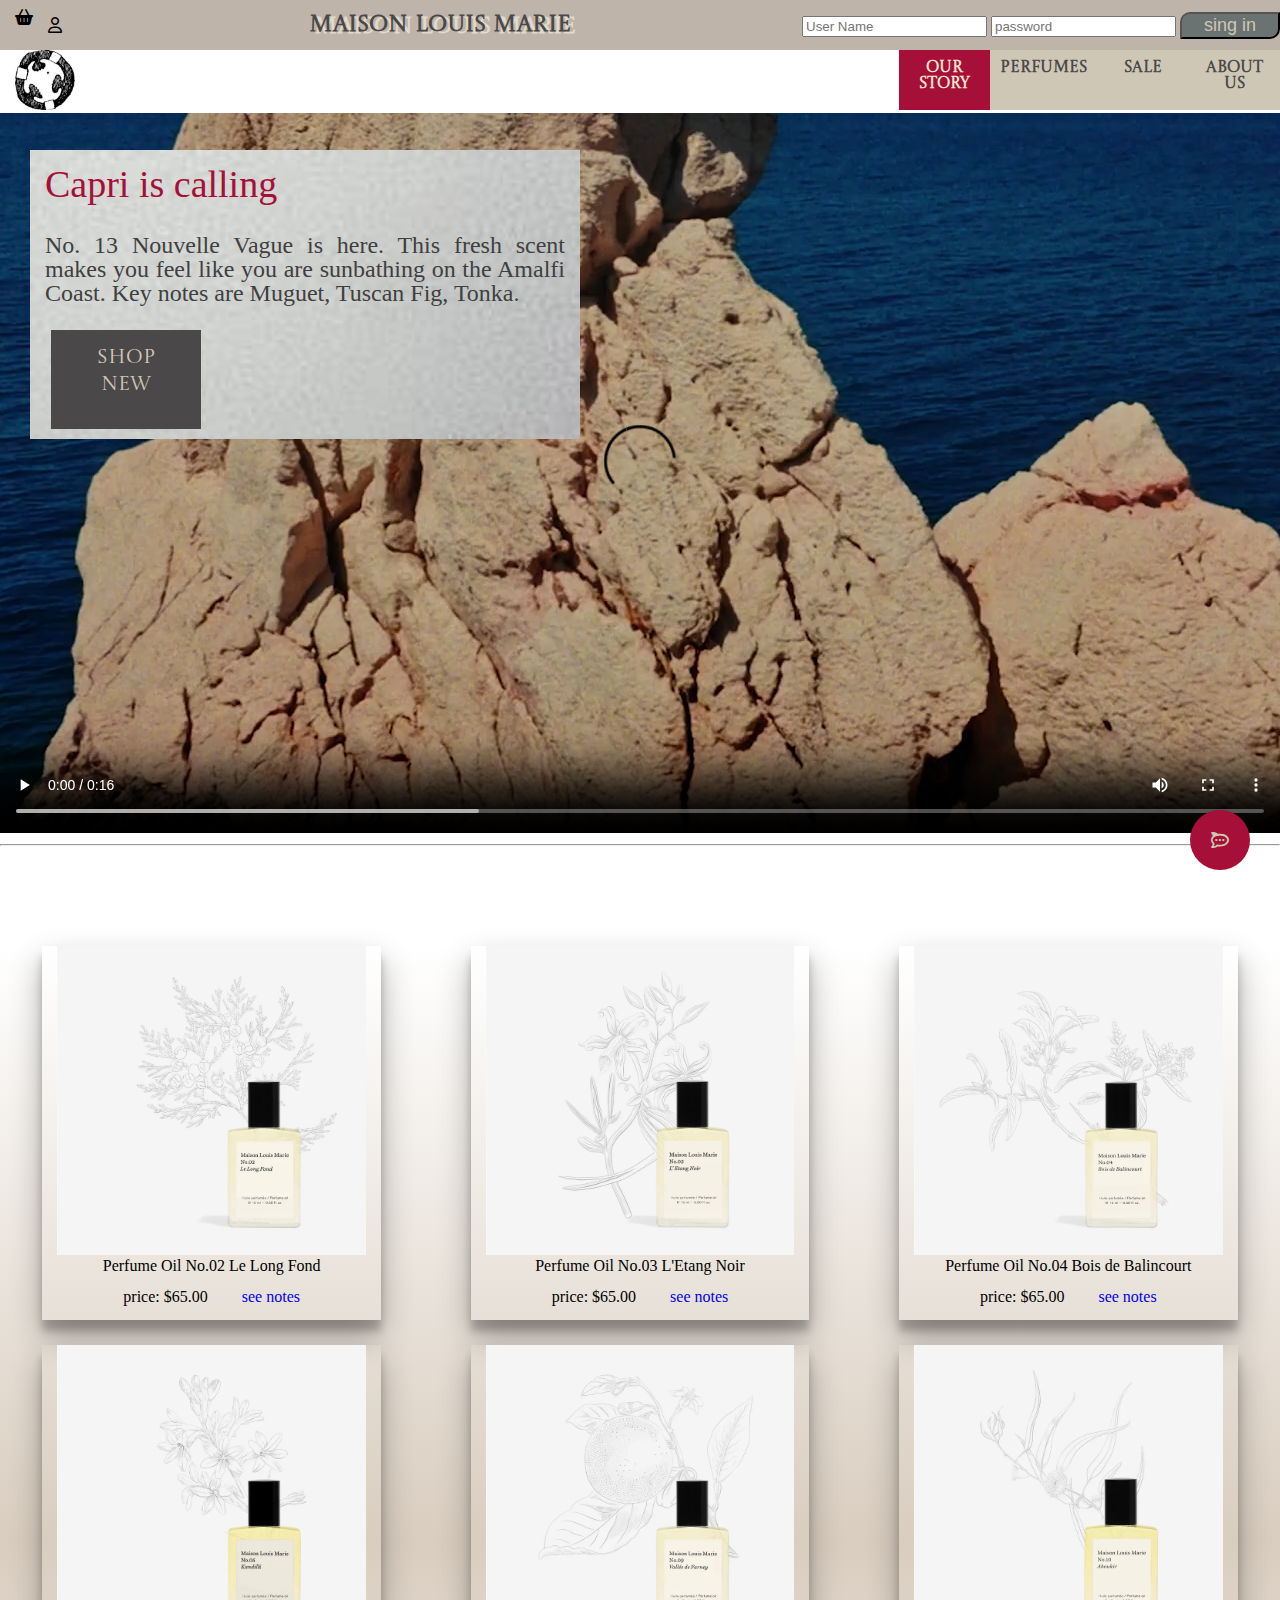
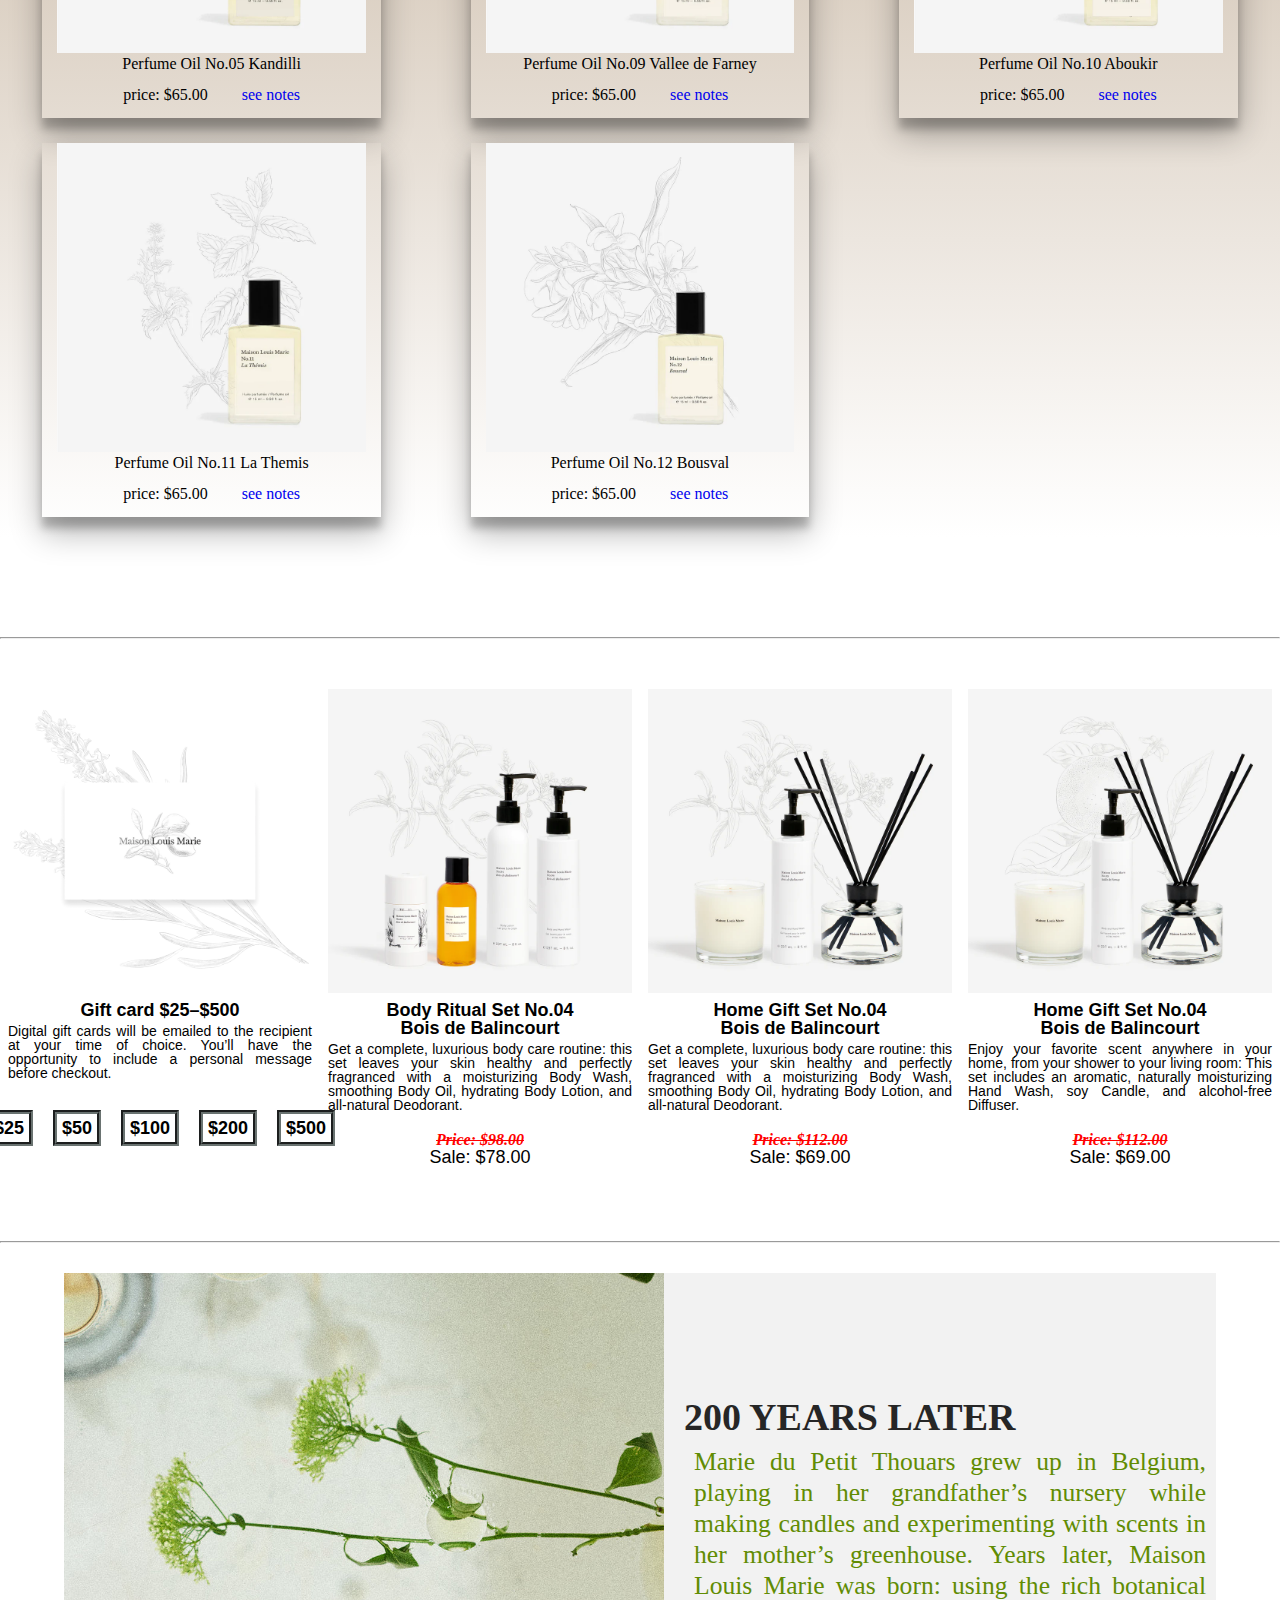
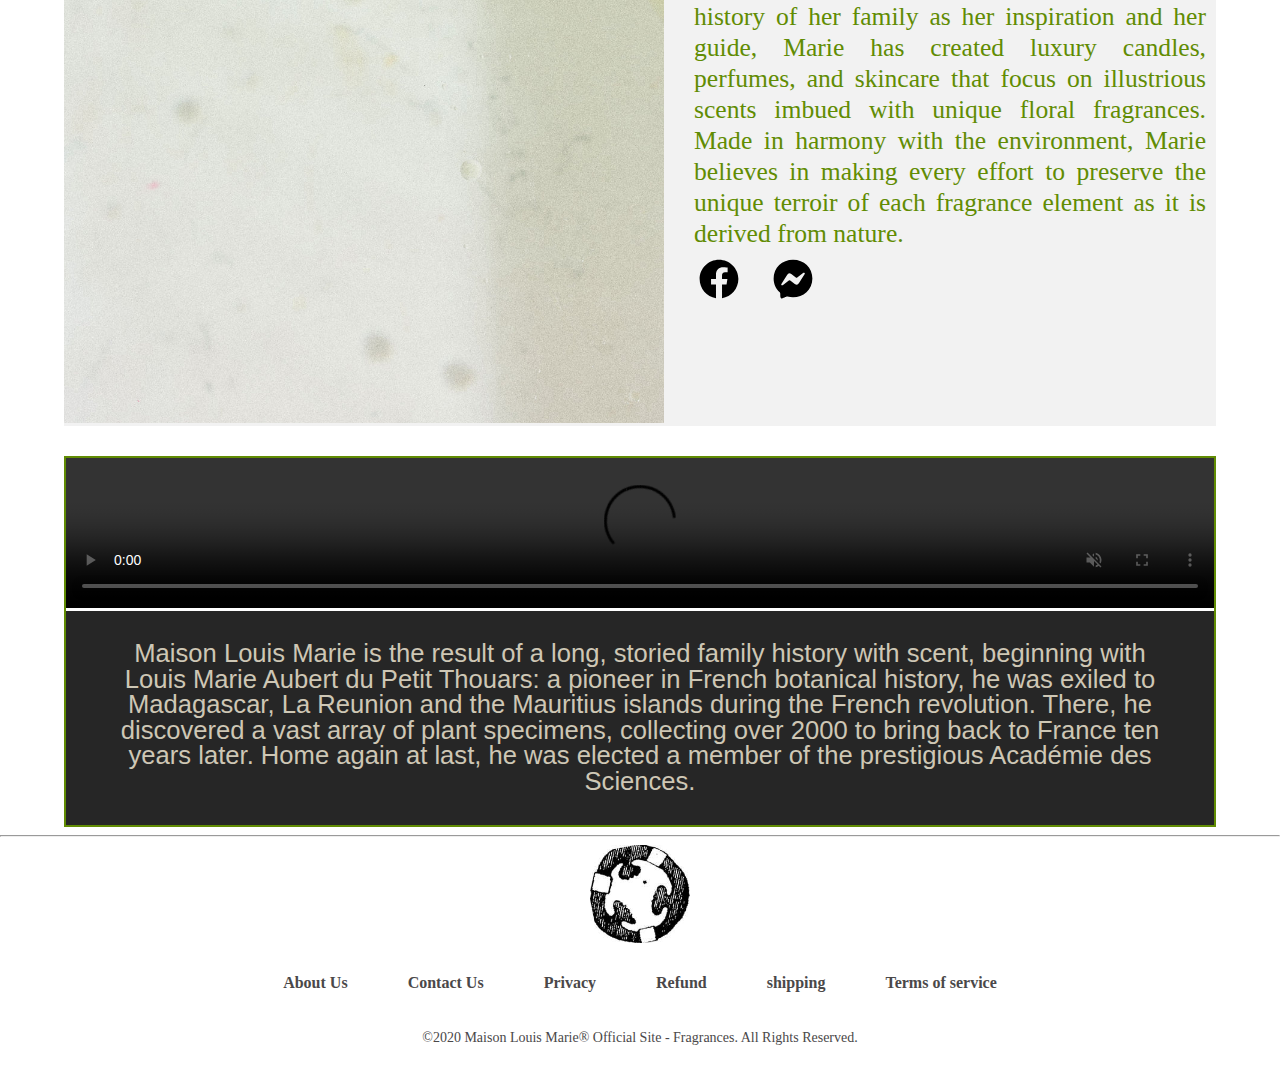
==== index.html @ 3762f50c "add description" ====
<!DOCTYPE html>
<html lang="en">
  <head>
    <meta charset="UTF-8" />
    <meta name="viewport" content="width=device-width, initial-scale=1.0" />
    <meta property="og:url" content="shorenabakradze.github.io/final/" />
    <meta property="og:type" content="website" />
    <meta property="og:title" content="About Maison Louis Marie" />
    <meta
      property="og:description"
      content="A botanical tradition since 1792"
    />
    <meta
      property="og:image"
      content="https://th.bing.com/th/id/R.3c27bca90a3859011351878ae2dde792?rik=tT9w9dOvLyDI%2bQ&pid=ImgRaw&r=0"
    />
    <title>Maison loures Maria</title>
    <link rel="stylesheet" href="Perfumes.html" />
    <link rel="preconnect" href="https://fonts.googleapis.com" />
    <link rel="preconnect" href="https://fonts.gstatic.com" crossorigin />
    <link
      href="https://fonts.googleapis.com/css2?family=Castoro+Titling&display=swap"
      rel="stylesheet"
    />
    <link
      rel="stylesheet"
      href="https://cdnjs.cloudflare.com/ajax/libs/font-awesome/6.4.0/css/all.min.css"
    />
    <link rel="stylesheet" href="style/reset.css" />
    <link rel="stylesheet" href="style/style.css" />
    <link rel="stylesheet" href="style/responsive.css" />
    <link rel="icon" href="image/logo1.jpg" />
  </head>
  <body>
    <header>
      <div class="header-container">
        <div class="header-top">
          <div class="header-top-i">
            <a href="#basket-shopping.html"
              ><i
                class="fa-sharp fa-solid fa-basket-shopping fa-bounce"
                style="color: #000000"
              ></i
            ></a>
            <i class="fa-regular fa-user fa-beat" style="color: #000000"></i>
          </div>
          <div class="forms-box">
            <h2>Maison Louis Marie</h2>
          </div>
          <div class="form">
            <form action="/action_page.php">
              <input type="text" name="User" placeholder="User Name" />
              <input type="text" name="password" placeholder="password" />
              <input type="submit" value="sing in" />
            </form>
          </div>
        </div>
      </div>
      <div class="header-nav">
        <a class="header-a" href="index.html"
          ><img src="image/head-logo.jpg" alt="logo"
        /></a>

        <div class="mobile-container">
          <div class="topnav">
            <a href="index.html" class="active">Maison Louis Marie</a>
            <div id="myLinks">
              <li><a href="index.html" class="active">Our story</a></li>
              <li><a href="parfiums.html">Perfumes</a></li>
              <li><a href="sale.html">Sale</a></li>
              <li><a href="#about.html">About Us</a></li>
            </div>
            <a href="javascript:void(0);" class="icon" onclick="myFunction()">
              <i class="fa fa-bars"></i>
            </a>
          </div>
        </div>
        <nav class="navigation">
          <ul>
            <li><a href="index.html" class="active">Our story</a></li>
            <li><a href="parfiums.html">Perfumes</a></li>
            <li><a href="sale.html">Sale</a></li>
            <li><a href="#about.html">About Us</a></li>
          </ul>
        </nav>
      </div>
      <script>
        function myFunction() {
          var x = document.getElementById("myLinks");
          if (x.style.display === "block") {
            x.style.display = "none";
          } else {
            x.style.display = "block";
          }
        }
      </script>
    </header>

    <section>
      <div class="video-box">
        <video controls autoplay>
          <source src="video/MLM-No13.mp4" type="video/mp4" />
        </video>
        <div class="video-textbox">
          <h3>Capri is calling</h3>
          <p>
            No. 13 Nouvelle Vague is here. This fresh scent makes you feel like
            you are sunbathing on the Amalfi Coast. Key notes are Muguet, Tuscan
            Fig, Tonka.
          </p>
          <button class="black-box-video">
            <a
              href="https://maisonlouismarie.com/collections/all?family=Fresh&fragrance=No.13+Nouvelle+Vague&sort_by=manual"
              target="_blank"
              >shop new</a
            >
          </button>
        </div>
      </div>
    </section>

    <section>
      <hr />
      <div class="gallery">
        <div class="image-container">
          <img src="image/N02.webp" alt="image" />
          <div class="child">
            <p>Perfume Oil No.02 Le Long Fond</p>
            <span>price: $65.00</span>
            <a
              href="https://www.fragrantica.com/perfume/Maison-Louis-Marie/No-02-Le-Long-Fond-54187.html"
              target="_blank"
              >see notes</a
            >
          </div>
        </div>

        <div class="image-container">
          <img src="image/03.webp" alt="image" />
          <div class="child">
            <p>Perfume Oil No.03 L'Etang Noir</p>
            <span>price: $65.00</span>
            <a
              href="https://www.fragrantica.com/perfume/Maison-Louis-Marie/No-03-L-Etang-Noir-54110.html"
              target="_blank"
              >see notes</a
            >
          </div>
        </div>

        <div class="image-container">
          <img src="image/04.webp" alt="image" />
          <div class="child">
            <p>Perfume Oil No.04 Bois de Balincourt</p>
            <span>price: $65.00</span>
            <a
              href="https://www.fragrantica.com/perfume/Maison-Louis-Marie/No-04-Bois-de-Balincourt-27394.html"
              target="_blank"
              >see notes</a
            >
          </div>
        </div>
        <div class="image-container">
          <img src="image/05.webp" alt="image" />
          <div class="child">
            <p>Perfume Oil No.05 Kandilli</p>
            <span>price: $65.00</span>
            <a
              href="https://www.fragrantica.com/perfume/Maison-Louis-Marie/No-05-Kandilli-54109.html"
              target="_blank"
              >see notes</a
            >
          </div>
        </div>
        <div class="image-container">
          <img src="image/09.webp" alt="image" />
          <div class="child">
            <p>Perfume Oil No.09 Vallee de Farney</p>
            <span>price: $65.00</span>
            <a
              href="https://www.fragrantica.com/perfume/Maison-Louis-Marie/No-09-Vallee-de-Farney-54190.html"
              target="_blank"
              >see notes</a
            >
          </div>
        </div>
        <div class="image-container">
          <img src="image/N10.webp" alt="image" />
          <div class="child">
            <p>Perfume Oil No.10 Aboukir</p>
            <span>price: $65.00</span>
            <a
              href="https://www.fragrantica.com/perfume/Maison-Louis-Marie/No-10-Aboukir-27396.html"
              target="_blank"
              >see notes</a
            >
          </div>
        </div>
        <div class="image-container">
          <img src="image/11.webp" alt="image" />
          <div class="child">
            <p>Perfume Oil No.11 La Themis</p>
            <span>price: $65.00</span>
            <a
              href="https://maisonlouismarie.com/products/no-11-la-themis-perfume-oil"
              target="_blank"
              >see notes</a
            >
          </div>
        </div>
        <div class="image-container">
          <img src="image/12.webp" alt="image" />
          <div class="child">
            <p>Perfume Oil No.12 Bousval</p>
            <span>price: $65.00</span>
            <a
              href="https://www.fragrantica.com/perfume/Maison-Louis-Marie/No-12-Bousval-71216.html"
              target="_blank"
              >see notes</a
            >
          </div>
        </div>
      </div>
    </section>

    <section>
      <hr />
      <div class="gallery2">
        <div class="image-container2">
          <img src="image2/Card-GiftCarddesign_800x.pdf" alt="image" />
          <div class="child2">
            <h6>Gift card $25–$500</h6>
            <p>
              Digital gift cards will be emailed to the recipient at your time
              of choice. You’ll have the opportunity to include a personal
              message before checkout.
            </p>
            <div class="gift-card">
              <span>$25</span>
              <span>$50</span>
              <span>$100</span>
              <span>$200</span>
              <span>$500</span>
            </div>
          </div>
        </div>
        <div class="image-container2">
          <img
            src="image2/01-BodyRitual-Key-No04-1500x1500_800x.pdf"
            alt="image"
          />
          <div class="child2">
            <h6>Body Ritual Set No.04 Bois de Balincourt</h6>
            <p>
              Get a complete, luxurious body care routine: this set leaves your
              skin healthy and perfectly fragranced with a moisturizing Body
              Wash, smoothing Body Oil, hydrating Body Lotion, and all-natural
              Deodorant.
            </p>
            <s>Price: $98.00</s>
            <span>Sale: $78.00</span>
          </div>
        </div>

        <div class="image-container2">
          <img
            src="image2/01-Home-Set-Key-PDP-No04-1500x1500_800x.pdf"
            alt="image"
          />
          <div class="child2">
            <h6>Home Gift Set No.04 Bois de Balincourt</h6>
            <p>
              Get a complete, luxurious body care routine: this set leaves your
              skin healthy and perfectly fragranced with a moisturizing Body
              Wash, smoothing Body Oil, hydrating Body Lotion, and all-natural
              Deodorant.
            </p>
            <s>Price: $112.00</s>
            <span>Sale: $69.00</span>
          </div>
        </div>

        <div class="image-container2">
          <img
            src="image2/04-Home-Set-Key-PDP-No09-1500x1500_800x.pdf"
            alt="image"
          />
          <div class="child2">
            <h6>Home Gift Set No.04 Bois de Balincourt</h6>
            <p>
              Enjoy your favorite scent anywhere in your home, from your shower
              to your living room: This set includes an aromatic, naturally
              moisturizing Hand Wash, soy Candle, and alcohol-free Diffuser.
            </p>
            <s>Price: $112.00</s>
            <span>Sale: $69.00</span>
          </div>
        </div>
      </div>
    </section>

    <section>
      <hr />
      <div class="about-container flex-about">
        <div class="left-wrapper">
          <img src="image/1.jpg" alt="image" />
        </div>
        <div class="right-wrapper">
          <h4>200 years later</h4>
          <p>
            Marie du Petit Thouars grew up in Belgium, playing in her
            grandfather’s nursery while making candles and experimenting with
            scents in her mother’s greenhouse. Years later, Maison Louis Marie
            was born: using the rich botanical history of her family as her
            inspiration and her guide, Marie has created luxury candles,
            perfumes, and skincare that focus on illustrious scents imbued with
            unique floral fragrances. Made in harmony with the environment,
            Marie believes in making every effort to preserve the unique terroir
            of each fragrance element as it is derived from nature.
          </p>
          <a href="https://www.facebook.com/MaisonLouisMarie/" target="_blank"
            ><img src="image/facebook.svg" alt="fb-icon"
          /></a>
          <a href="https://www.facebook.com/MaisonLouisMarie/" target="_blank"
            ><img src="image/facebook-messenger.svg" alt="fb-icon"
          /></a>
        </div>
      </div>
      <div class="history">
        <div class="left-history">
          <video controls autoplay muted>
            <source
              src="video/24a830d940c74538999358a2c53e78bf.mp4"
              type="video/mp4"
            />
          </video>
        </div>
        <div class="right-history">
          <p>
            Maison Louis Marie is the result of a long, storied family history
            with scent, beginning with Louis Marie Aubert du Petit Thouars: a
            pioneer in French botanical history, he was exiled to Madagascar, La
            Reunion and the Mauritius islands during the French revolution.
            There, he discovered a vast array of plant specimens, collecting
            over 2000 to bring back to France ten years later. Home again at
            last, he was elected a member of the prestigious Académie des
            Sciences.
          </p>
        </div>
      </div>
    </section>

    <footer>
      <div class="chat-icon">
        <i class="fa-brands fa-rocketchat fa-fade" style="color: #cec7b5"></i>
      </div>
      <hr />
      <div class="footer-logo">
        <a class="logo-f" href="index.html"
          ><img src="image/head-logo.jpg" alt="logo"
        /></a>
      </div>
      <div class="flex-footer">
        <div class="footer-ul">
          <ul>
            <li>
              <a href="https://maisonlouismarie.com/pages/about-us">About Us</a>
            </li>
            <li>
              <a href="https://maisonlouismarie.com/pages/contact-us"
                >Contact Us</a
              >
            </li>
            <li>
              <a href="https://maisonlouismarie.com/pages/privacy">Privacy</a>
            </li>
            <li>
              <a href="https://maisonlouismarie.com/pages/refund-policy"
                >Refund</a
              >
            </li>
            <li>
              <a href="https://maisonlouismarie.com/pages/shipping-policy"
                >shipping</a
              >
            </li>
            <li>
              <a href="https://maisonlouismarie.com/pages/terms"
                >Terms of service</a
              >
            </li>
          </ul>
        </div>
        <div class="copyright">
          <p>
            ©2020 Maison Louis Marie® Official Site - Fragrances. All Rights
            Reserved.
          </p>
        </div>
      </div>
    </footer>
  </body>
</html>
---- style/style.css ----
/* header */
.header-container {
    width: 100%;
    margin: 0 auto;
    position: sticky;
    z-index: 50;
    top: 0;
    left: 0;
    background-color: #fff;
}
.header-top {
    display: flex;
    justify-content: space-between;
    align-items: center;
    width: 100%;
    background-color: #BFB4AA;
  }

.header-top-i { 
    display: flex;
    justify-content: center;
    align-items: center;
    max-width: 100px;
    height: 50px;
    margin-right: 15px;
}

.forms-box {
   max-width: 450px;
}

.forms-box h2 {
    display: flex;
    justify-content: center;
    align-items: center;
    color: #4A4849;
    font-size: 23px;
    text-shadow: 5px 2px #E2DBCB;
    font-weight: bold;
    font-family: 'Castoro Titling', cursive;
    text-align: center;
    max-width: 350px;
    height: 50px;
}

input[type=submit] {
    width: 100px;
    background-color:#6A7371;
    color: #CEC7B5;
    font-size: 18px;
    border-radius: 10px 0;
}
/* header */
/* navigation */

.header-nav {
    position: relative;
    top: 0;
    left: 0;
} 

.mobile-container {
    max-width: 766px;
    margin: 0 auto;
    background-color: #fff;
    height: auto;
    color: white;
    border-radius: 10px;
    display: none;
  }

.topnav {
    overflow: hidden;
    background-color:#6A7371;
    position: relative;
  }
  
  .topnav #myLinks {
    display: none;
  }
  
  .topnav a {
    color: white;
    padding: 14px 16px;
    text-decoration: none;
    font-size: 17px;
    display: block;
  }
  
  .topnav a.icon {
    background: black;
    display: block;
    position: absolute;
    right: 0;
    top: 0;
  }
  
  .topnav a:hover {
    background-color: #ddd;
    color: #ffffff;
  }
  
  .active {
    background-color: #A60F37;
    color: white;
  }
   
.header-nav img {
    max-width: 60px;
    width: 100%;
    height: 60px;
  
}
.navigation{
    position: absolute;
    top: 0;
    right: 0;
    max-width: 500px;
    padding-bottom: 20px;
    margin: 0 auto;
  
}
.navigation a {
    color: #4A4849;
    display: block;
    height: 50px;
    max-width: 650px;
    font-size: 16px;
    text-transform: uppercase;
    font-weight: bold;
    font-family: 'Castoro Titling', cursive;
}

.navigation > ul {
    display: flex;
     max-width: 450px;
    margin: 0 auto;
   
}

.navigation> ul > li > a {
    padding: 10px;
    background-color: #CEC7B5;
    height: 60px;
}

.navigation> ul > li > a:hover {
    background: #CEC7B5;
    color: #F3F1E4;
}

.navigation .active {
    background: #A60F37;
    color: #F2E6CE;
}

.navigation > ul > li {
    float: right;
    width: 90%;
    text-align: center;
}
/* navigarion */

/* video section */
/* index.html */
.video-box {
    width: 100%;
}

.video-box video {
   width: 100%;
   height: auto;
    margin: 0 auto;
    position:relative;
    z-index: 1;
    top: 0;
    left: 0;
}
.video-textbox {
    display: block;
    background-image: url(/background-image/blurred.jpg);
    background-size: cover;
    background-repeat: no-repeat;
    background-attachment: fixed;
    max-width: 550px;
    position: absolute;
    z-index: 10;
    top:150px;
    left:30px;
   

}
.video-textbox h3 {
    font-size: 38px;
    text-align:start;
   padding: 15px;
    color:#A60F37;
}
.video-textbox p {
    font-size: 24px;
    text-align: justify;
    padding: 15px;
    color:#404040;
}

.black-box-video a {
    color: #CEC7B5;
    
}
.black-box-video {
    display: flex;
    justify-content: center;
    align-items: center;
    background-color: #4A4849;
    border: none;
    padding: 15px;
    margin: 10px 21px;
    font-family: 'Castoro Titling', cursive;
    font-size: 20px;
    cursor: pointer;
    width: 150px;
}
/* index */
/* about.html */
.about-container {
    max-width: 1440px;
    width: 90%;
    margin: 30px auto;
    background-color: #F2F2F2;
    border: #6A7371 3px hidden ;
    
   
}
.flex-about {
    display: flex;
    column-gap: 20px;
    align-items: center;
}

.left-wrapper {
    width: 100%;
  }
.left-wrapper img{
    width: 600px;
    object-fit: fill;
 }
 .right-wrapper {
    width: 100%;
 }
 .right-wrapper h4 {
    font-size: 38px;
    color: #262626;
    font-weight: bolder;
    text-transform: uppercase;
 }
.right-wrapper p {
    text-align: justify;
    line-height: 31px;
    font-size: calc(2vw);
    color: #618C03;
    padding: 10px;
    max-width: 600px;
    }

.right-wrapper img {
    width: 40px;
    height: 40px;
    }

.history {
    max-width: 1440px;
    width: 90%;
    margin: 0 auto;
    border: #618C03 2px solid ;
}
.left-history {
    max-width: 1440px;
}
.left-history video {
    width: 100%;
}
.right-history {
    background-color: #262626;
    max-width: 1440px;
    width: 100%;
    
}

   .right-history  p {
    color: #CEC7B5;
    font-size: calc(2vw);
    text-align: center;
    padding: 30px 40px;
    font-family: 'Inter', sans-serif;
    font-weight: 400px;
   }

.gallery {
    background-image: linear-gradient(#ffffff,#D9CDBF, #ffffff);
    width: 100%;
    display: grid;
    grid-template-columns: repeat(auto-fit, minmax(320px, 1fr));
    gap: 5px;
    margin: 100px 0;
}

.image-container {
    margin: 0 auto; 
    width: 80%;
    box-shadow: 0 15px 30px rgba(0,0,0,0.30), 0 11px 8px rgba(0,0,0,0.22); 
    margin-bottom: 20px;
    transition-duration: 1s;
    max-width: 500px;;
    height: auto;
 }

 .image-container:hover {
    width: 90%;
    box-shadow: 0 18px 36px rgba(0,0,0,0.30), 0 14px 11px rgba(0,0,0,0.22);
 }
 
 img {
    width: 100%;
    height: auto;
 }
.image-container p, span, a {
    padding: 0 15px 15px 15px;
    text-align: center;
 }

 .image-container {
    padding: 0 15px 15px 15px;
    text-align: center;
 }

/* sale item */
 .gallery2 {
    width: 100%;
    display: grid;
    grid-template-columns: repeat(auto-fit, minmax(320px, 1fr));
    margin: 50px 0;
}

 .image-container2 {
    margin: 0 auto; 
    width: 95%;
    margin-bottom: 10px;
    max-width: 420px;;
    height: auto;
 }
 
 .child2 {
    display: flex;
    flex-direction: column;
    align-items: center;
 }

 .child2 h6 {
    font-size: 18px;
    font-family: 'Inter', sans-serif;
    font-weight: 600;
    text-align: center;
     width: 200px;
     padding: 5px;
 }
 .child2 p {
    font-size: 14px;
    font-family: 'Gruppo', sans-serif;
    font-weight: 200;
    text-align: justify;
 }
 .child2 span  {
    font-size: 18px;
    font-family: 'Gruppo', sans-serif;
    font-weight: 400;
    text-align: center;
 }

 .child2 s {
  font-style: italic;
  color: red;
  font-weight: bolder;
  padding-top: 20px;
 }
 

.gift-card {
    display: flex;
    align-content: center;
    padding-top: 20px;
}

.gift-card span {
    border: #6A7371 4px groove;
    text-align: center;
    font-weight: bolder;
    padding: 5px;
    margin: 10px;
}


 /* chat icon */
.chat-icon {
    position: fixed;
    right: 30px;
    bottom: 30px;
    width: 60px;
    height: 60px;
    border-radius: 30px;
    background-color: #A60F37;
    z-index: 5;
}
.chat-icon i {
    position: absolute;
    z-index: 10;
    top:50%;
    left: 50%;
    transform: translate(-50%, -50%);
}

/* footer */
.footer-logo {
    display: flex;
    justify-content: center;
    align-items: center;
}
.logo-f {
    max-width: 130px;
    height: 130px;
   
}

  .flex-footer {
    display: flex;
   flex-direction: column;
    align-items: center;
  }

  .footer-ul>ul {
    display: flex;
    justify-content: space-around;
    align-items: center;
    max-width: 1024px;
    width: 100%;
    height: auto;
    gap: 30px;
   
  }
  .footer-ul a {
    color: #4A4849;
    font-size: 16px;
    font-weight: bold;
    text-align: center;
    
  }

  .copyright {
    display: flex;
    justify-content: center;
    align-items: center;
    max-width: 550px;
  }
 .copyright p {
    padding: 40px 0;
    color: #4A4849;
    font-size: 14px;
    width: 100%;
    text-align: center;
 }
---- style/responsive.css ----
@media (max-width: 1024px) {
    .footer-ul  {
        flex-direction: column;
        align-items: center;
       
    }
   .flex-about {
    flex-direction: column-reverse;
    
   }
   .left-wrapper img {
       width: 100%;
   }
 
   .right-wrapper{
     width: 100%;
   }
  
}


@media (max-width: 768px) {
.footer-ul>ul {
    flex-direction: column;
    align-items: center;
    gap: 25px;
}
.video-textbox {
    display: none;
}
   
.header-container {
    display: none;
}
.navigation {
    display: none;
}
.mobile-container {
    display: block;
}
.header-a {
    display: none;
}
.copyright p  {
    font-size: 10px;
}
.right-wrapper p{
    font-size: 16px;
    line-height: 20px;
   }
   .left-wrapper {
    width: 100%;
}
.left-wrapper{
  width: 100%;
}

.right-wrapper img {
    width: 30px;
    height: 30px;
}
.left-wrapper img {
    height: 300px;
}
.right-wrapper p {
    width: 100%;
    margin: 0 auto;
}
.right-wrapper h4{
    width: 100%;
    text-align: center;
}
.right-wrapper img  {
  display: none;
}
.left-wrapper img{
  height: 450px;

 }
}

@media (max-width: 481px) {

    .form {
        display: none;
    }
    .video-textbox { 
        display: none;
    }
}
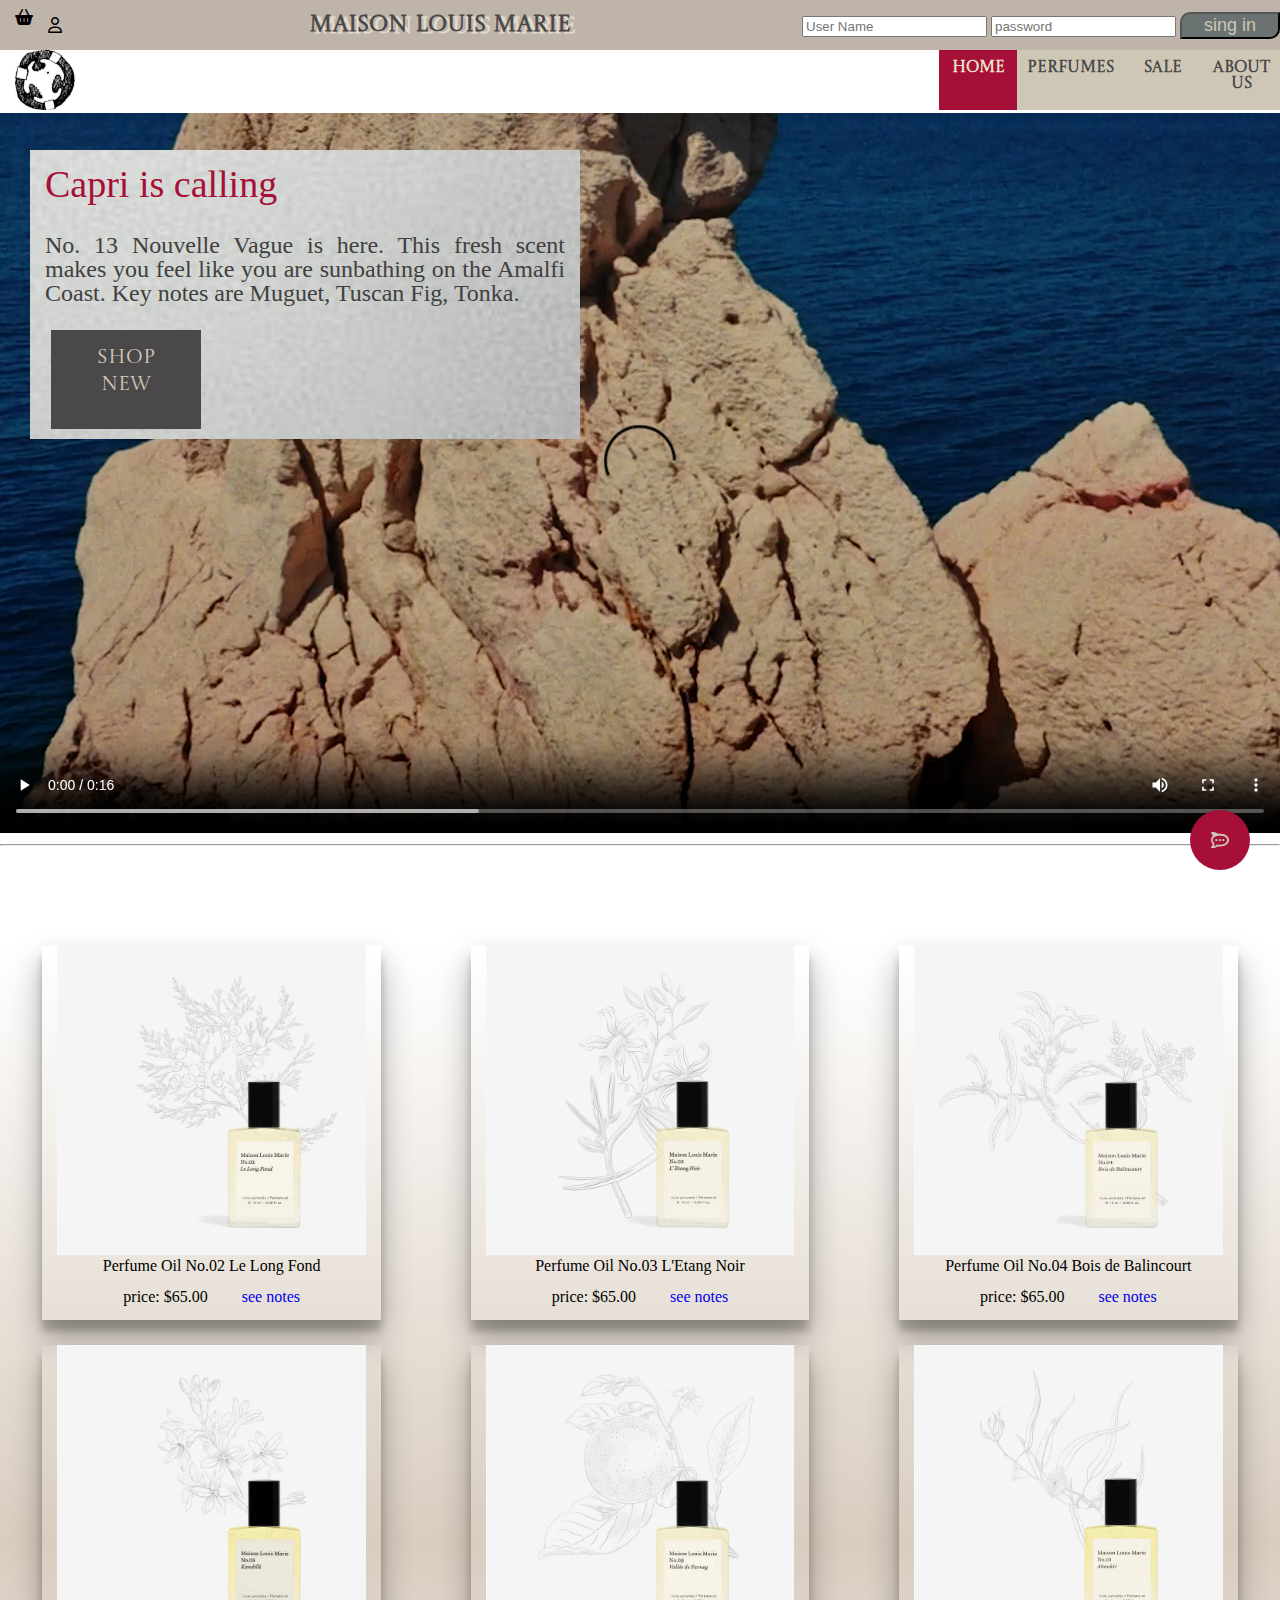
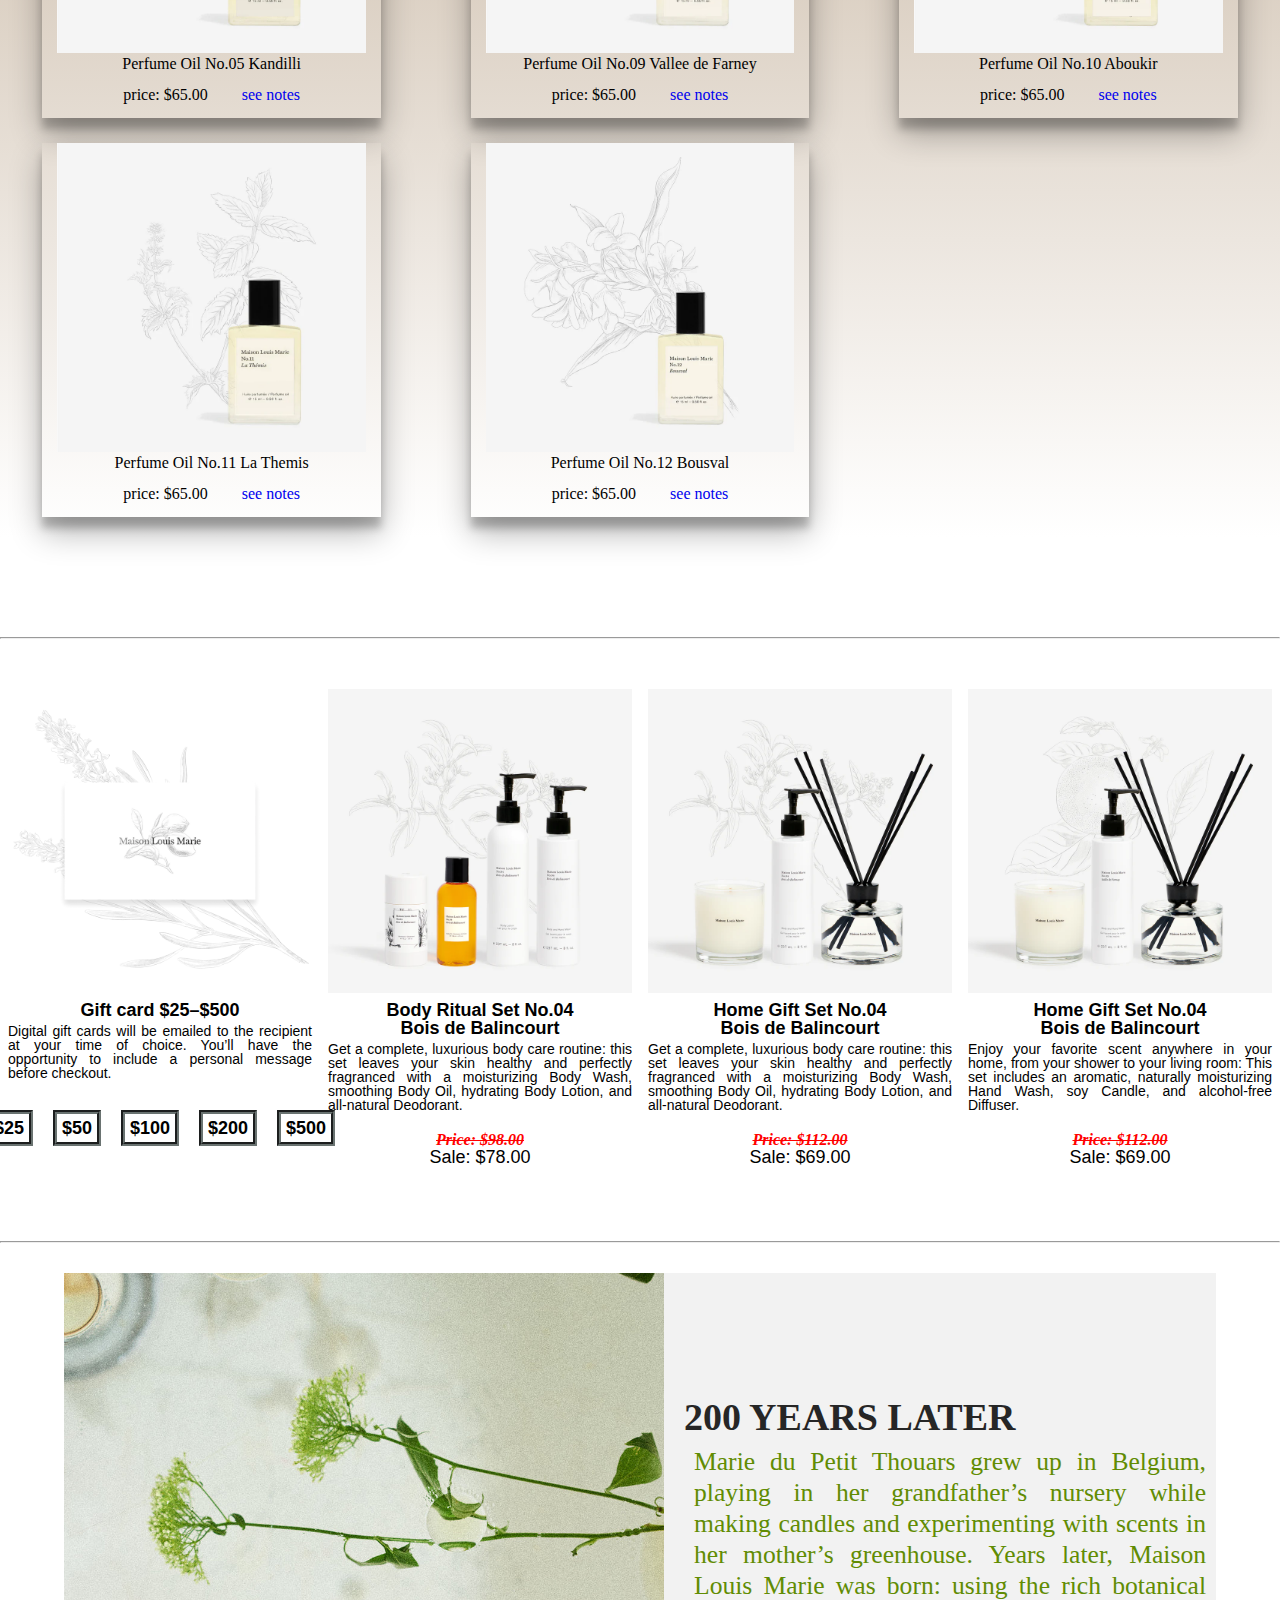
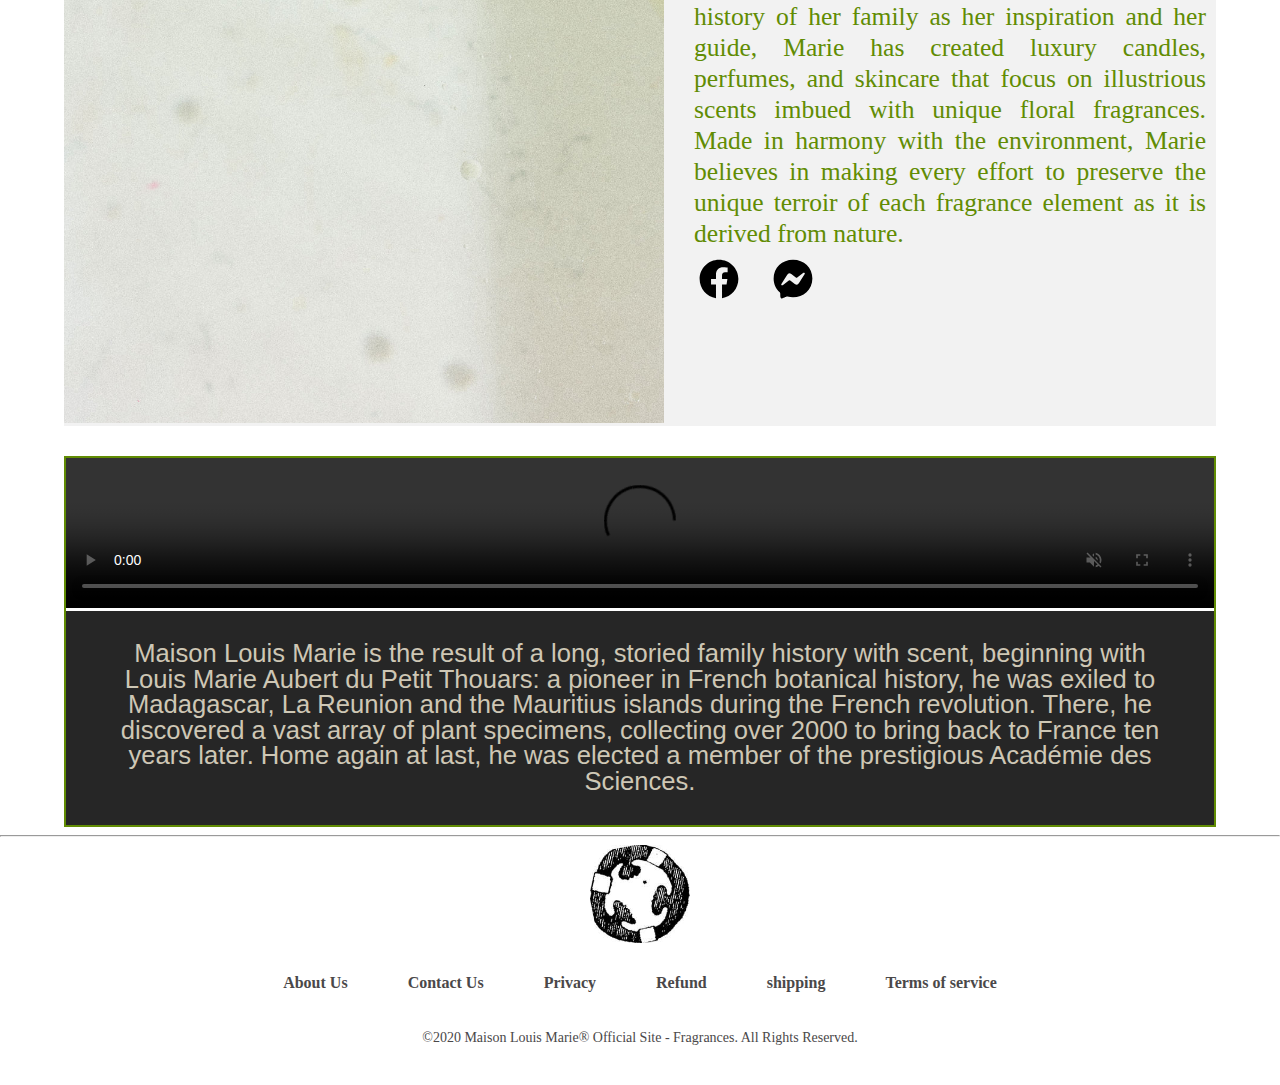
==== commit 71bc1113: "add meta description" ====
--- a/index.html
+++ b/index.html
@@ -2,6 +2,15 @@
 <html lang="en">
   <head>
     <meta charset="UTF-8" />
+    <meta
+      name="description"
+      content="Maison Louis Marie composes delicate scents, a floral tradition since 1792. Vegan / Cruelty / Paraben / Phthalate / Sulfate free. Complimentary shipping on orders over $50."
+    />
+    <meta
+      name="keywords"
+      content="Maison loures Maria, Perfumes, fragrance, sale"
+    />
+    <meta name="author" content="Shorena Bakradze" />
     <meta name="viewport" content="width=device-width, initial-scale=1.0" />
     <meta property="og:url" content="shorenabakradze.github.io/final/" />
     <meta property="og:type" content="website" />
@@ -65,10 +74,10 @@
           <div class="topnav">
             <a href="index.html" class="active">Maison Louis Marie</a>
             <div id="myLinks">
-              <li><a href="index.html" class="active">Our story</a></li>
-              <li><a href="parfiums.html">Perfumes</a></li>
-              <li><a href="sale.html">Sale</a></li>
-              <li><a href="#about.html">About Us</a></li>
+              <li><a href="#home" class="active">home</a></li>
+              <li><a href="#Perfumes">Perfumes</a></li>
+              <li><a href="#sale">Sale</a></li>
+              <li><a href="#Abou-Us">About Us</a></li>
             </div>
             <a href="javascript:void(0);" class="icon" onclick="myFunction()">
               <i class="fa fa-bars"></i>
@@ -77,10 +86,10 @@
         </div>
         <nav class="navigation">
           <ul>
-            <li><a href="index.html" class="active">Our story</a></li>
-            <li><a href="parfiums.html">Perfumes</a></li>
-            <li><a href="sale.html">Sale</a></li>
-            <li><a href="#about.html">About Us</a></li>
+            <li><a href="#home" class="active">Home</a></li>
+            <li><a href="#Perfumes">Perfumes</a></li>
+            <li><a href="#sale">Sale</a></li>
+            <li><a href="#Abou-Us">About Us</a></li>
           </ul>
         </nav>
       </div>
@@ -96,7 +105,7 @@
       </script>
     </header>
 
-    <section>
+    <section id="home">
       <div class="video-box">
         <video controls autoplay>
           <source src="video/MLM-No13.mp4" type="video/mp4" />
@@ -119,7 +128,7 @@
       </div>
     </section>
 
-    <section>
+    <section id="Perfumes">
       <hr />
       <div class="gallery">
         <div class="image-container">
@@ -223,7 +232,7 @@
       </div>
     </section>
 
-    <section>
+    <section id="sale">
       <hr />
       <div class="gallery2">
         <div class="image-container2">
@@ -299,7 +308,7 @@
       </div>
     </section>
 
-    <section>
+    <section id="Abou-Us">
       <hr />
       <div class="about-container flex-about">
         <div class="left-wrapper">
--- a/style/style.css
+++ b/style/style.css
@@ -467,3 +467,17 @@
     width: 100%;
     text-align: center;
  }
+/* scroll */
+::-webkit-scrollbar {
+    width: 10px;
+  }
+  ::-webkit-scrollbar-track {
+    background: #f1f1f1; 
+  }
+   
+  ::-webkit-scrollbar-thumb {
+    background: #888; 
+  }
+   ::-webkit-scrollbar-thumb:hover {
+    background: #555; 
+  }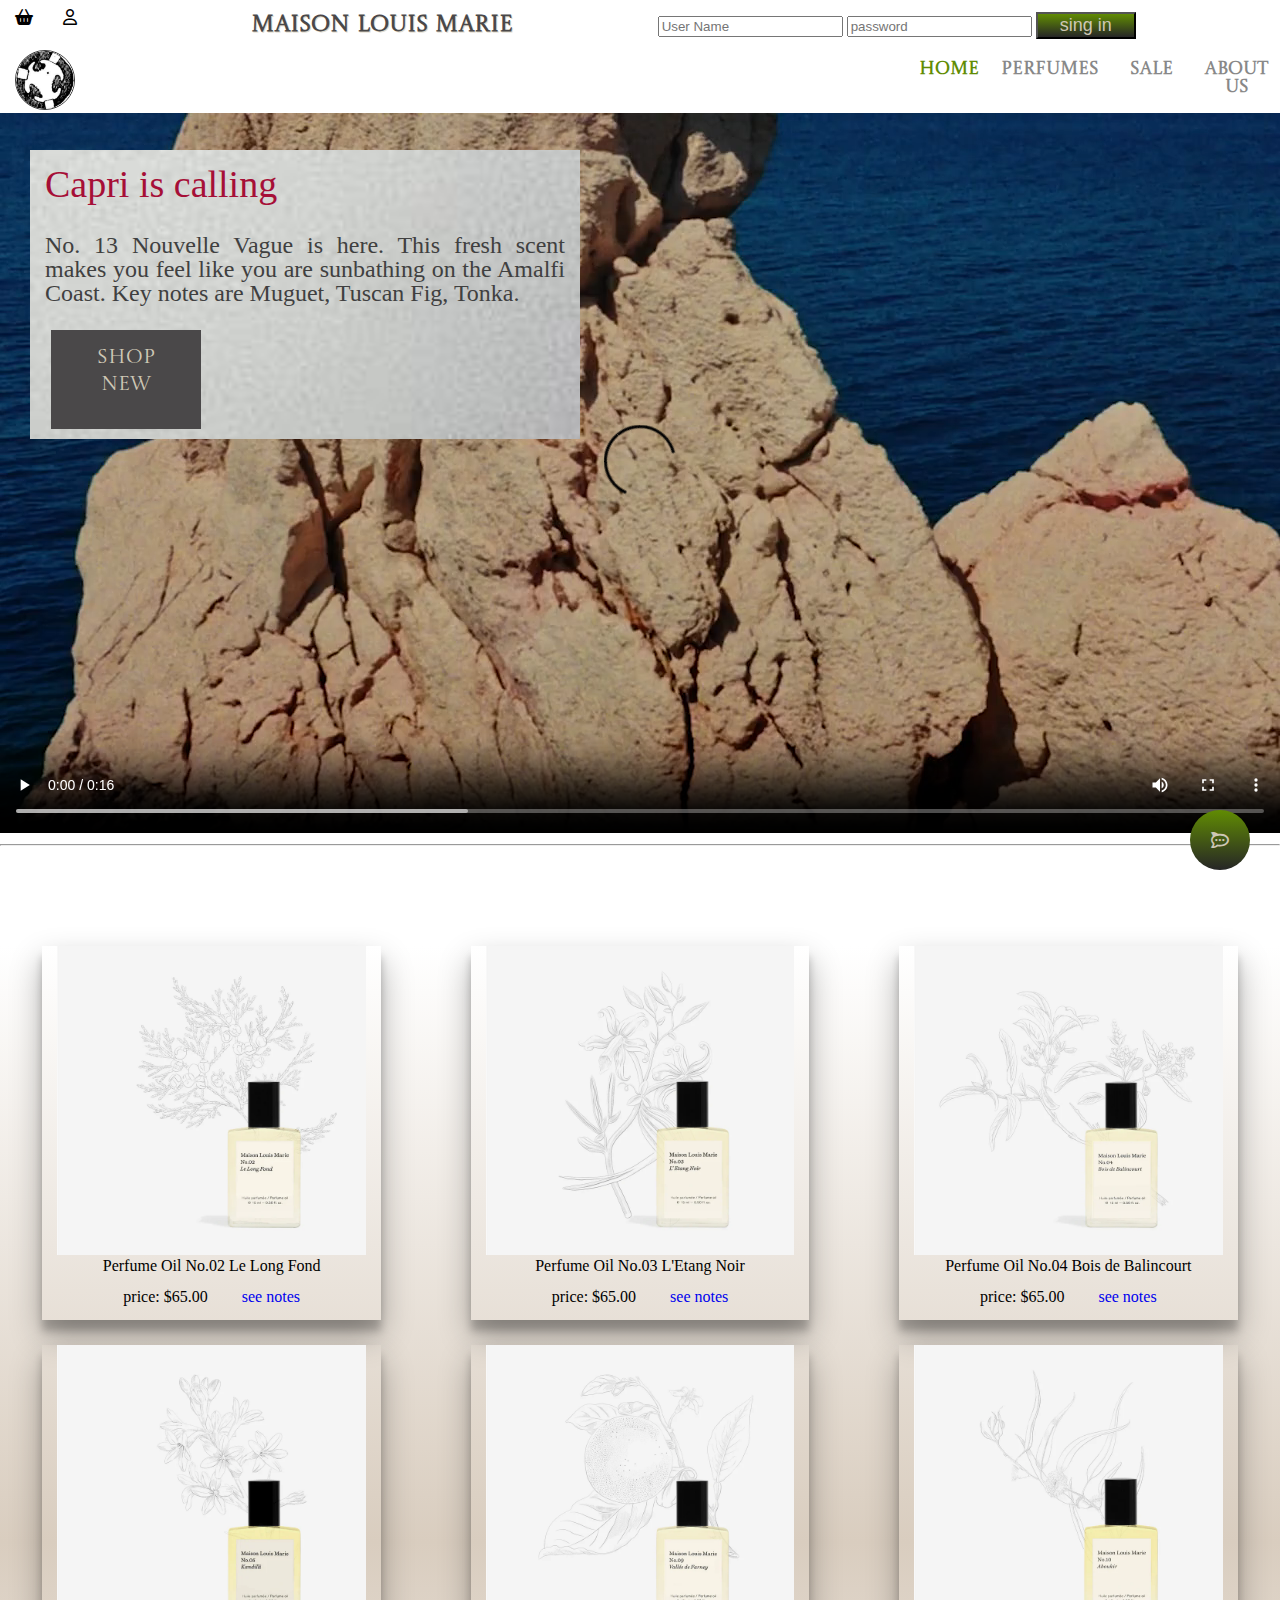
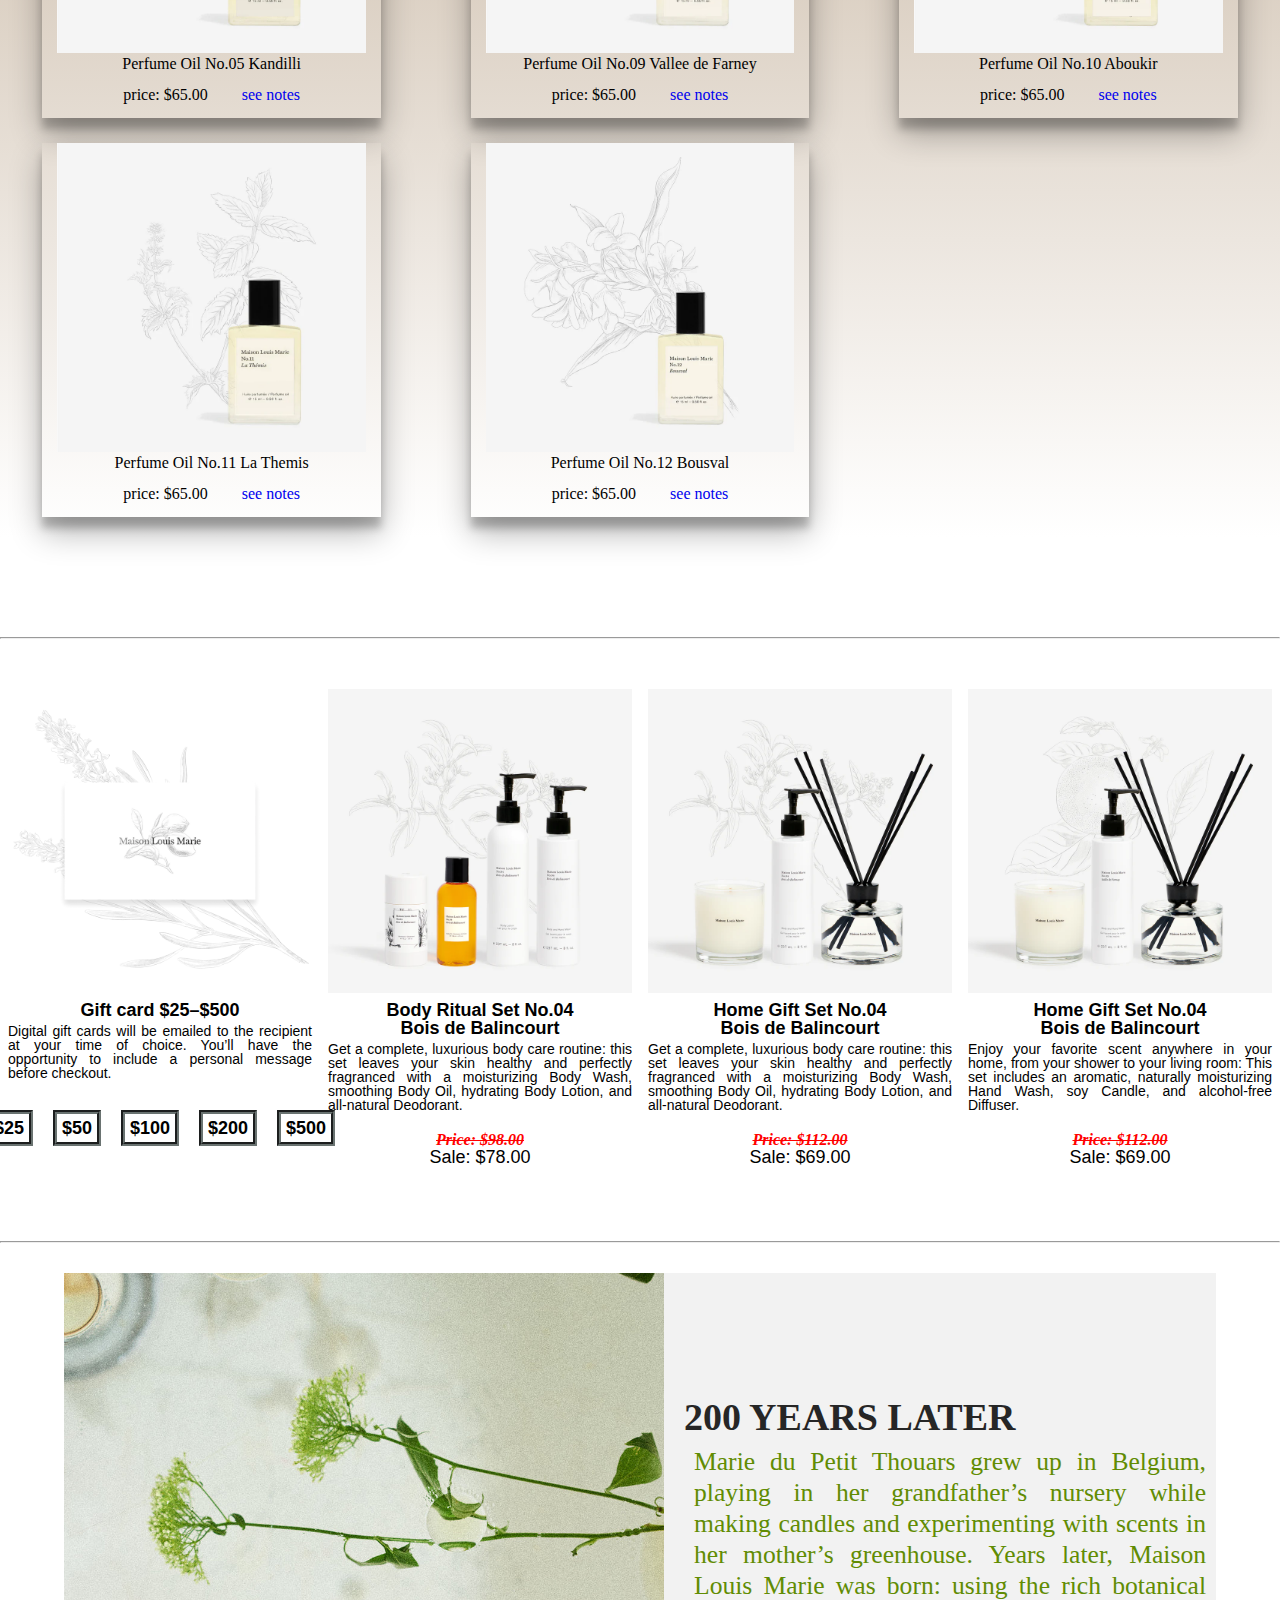
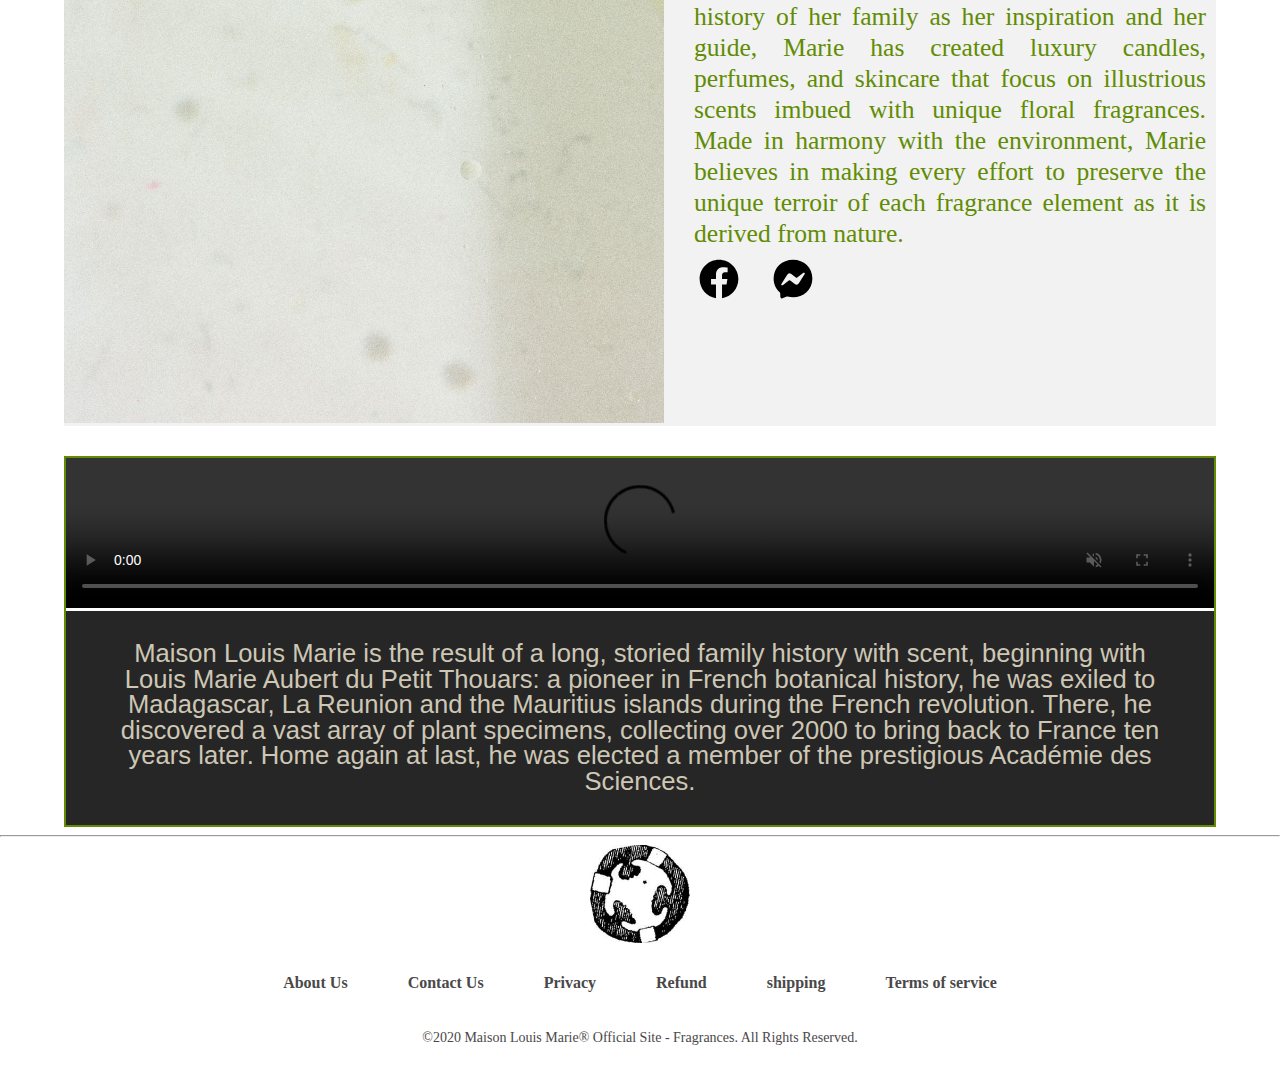
==== commit 968e0bc6: "add corect" ====
--- a/index.html
+++ b/index.html
@@ -51,7 +51,9 @@
                 style="color: #000000"
               ></i
             ></a>
+            <a href="https://maisonlouismarie.com/account/login">
             <i class="fa-regular fa-user fa-beat" style="color: #000000"></i>
+          </a>
           </div>
           <div class="forms-box">
             <h2>Maison Louis Marie</h2>
@@ -60,6 +62,11 @@
             <form action="/action_page.php">
               <input type="text" name="User" placeholder="User Name" />
               <input type="text" name="password" placeholder="password" />
+              <input type="submit" value="sing in" />
+            </form>
+          </div>
+          <div class="form1">
+            <form action="/action_page.php">
               <input type="submit" value="sing in" />
             </form>
           </div>
@@ -364,12 +371,13 @@
         <i class="fa-brands fa-rocketchat fa-fade" style="color: #cec7b5"></i>
       </div>
       <hr />
+      <div class="flex-footer">
       <div class="footer-logo">
         <a class="logo-f" href="index.html"
           ><img src="image/head-logo.jpg" alt="logo"
         /></a>
       </div>
-      <div class="flex-footer">
+      
         <div class="footer-ul">
           <ul>
             <li>
--- a/style/style.css
+++ b/style/style.css
@@ -13,9 +13,7 @@
     justify-content: space-between;
     align-items: center;
     width: 100%;
-    background-color: #BFB4AA;
-  }
-
+  }
 .header-top-i { 
     display: flex;
     justify-content: center;
@@ -24,41 +22,40 @@
     height: 50px;
     margin-right: 15px;
 }
-
 .forms-box {
    max-width: 450px;
 }
-
 .forms-box h2 {
     display: flex;
     justify-content: center;
     align-items: center;
     color: #4A4849;
     font-size: 23px;
-    text-shadow: 5px 2px #E2DBCB;
+    text-shadow: 1px 1px #E2DBCB;
     font-weight: bold;
     font-family: 'Castoro Titling', cursive;
     text-align: center;
     max-width: 350px;
     height: 50px;
 }
-
 input[type=submit] {
     width: 100px;
-    background-color:#6A7371;
     color: #CEC7B5;
     font-size: 18px;
-    border-radius: 10px 0;
-}
-/* header */
-/* navigation */
-
+    background-image: linear-gradient(#618C03, #262626);
+}
+.form1 input[type=submit] {
+    display: none;
+}
 .header-nav {
     position: relative;
     top: 0;
     left: 0;
 } 
-
+.header-nav img {
+    border: #383838 1px solid;
+     border-radius: 30px;
+}
 .mobile-container {
     max-width: 766px;
     margin: 0 auto;
@@ -68,44 +65,42 @@
     border-radius: 10px;
     display: none;
   }
-
 .topnav {
     overflow: hidden;
-    background-color:#6A7371;
     position: relative;
   }
-  
   .topnav #myLinks {
+    background-image: url(/background-image/bg-tuberose_1000x.webp);
+    background-size: cover;
+    background-repeat: no-repeat;
+    background-attachment: fixed;
     display: none;
   }
-  
   .topnav a {
-    color: white;
+    color:#262626;
     padding: 14px 16px;
     text-decoration: none;
     font-size: 17px;
     display: block;
   }
-  
   .topnav a.icon {
-    background: black;
+    background:#618C03;
+    opacity: 0.5;
     display: block;
     position: absolute;
     right: 0;
     top: 0;
   }
-  
   .topnav a:hover {
-    background-color: #ddd;
+    background-color: #6A7371;
     color: #ffffff;
-  }
-  
+    color: #618C03;
+  }
   .active {
-    background-color: #A60F37;
-    color: white;
-  }
-   
-.header-nav img {
+    background-color: #6A7371;
+    color:#618C03;
+  }
+  .header-nav img {
     max-width: 60px;
     width: 100%;
     height: 60px;
@@ -117,41 +112,35 @@
     right: 0;
     max-width: 500px;
     padding-bottom: 20px;
-    margin: 0 auto;
-  
+    margin: 0 auto;  
 }
 .navigation a {
-    color: #4A4849;
+    color: #888;
     display: block;
     height: 50px;
     max-width: 650px;
-    font-size: 16px;
+    font-size: 18px;
     text-transform: uppercase;
-    font-weight: bold;
+    font-weight: bolder;
     font-family: 'Castoro Titling', cursive;
 }
-
 .navigation > ul {
     display: flex;
-     max-width: 450px;
+    max-width: 550px;
     margin: 0 auto;
-   
-}
-
+}
 .navigation> ul > li > a {
     padding: 10px;
-    background-color: #CEC7B5;
+    background-color: #fff;
     height: 60px;
 }
-
 .navigation> ul > li > a:hover {
     background: #CEC7B5;
-    color: #F3F1E4;
-}
-
+    color:#383838;
+}
 .navigation .active {
-    background: #A60F37;
-    color: #F2E6CE;
+    background:#fff;
+    color: #618C03;
 }
 
 .navigation > ul > li {
@@ -159,10 +148,7 @@
     width: 90%;
     text-align: center;
 }
-/* navigarion */
-
-/* video section */
-/* index.html */
+
 .video-box {
     width: 100%;
 }
@@ -187,8 +173,6 @@
     z-index: 10;
     top:150px;
     left:30px;
-   
-
 }
 .video-textbox h3 {
     font-size: 38px;
@@ -220,23 +204,18 @@
     cursor: pointer;
     width: 150px;
 }
-/* index */
-/* about.html */
 .about-container {
     max-width: 1440px;
     width: 90%;
     margin: 30px auto;
     background-color: #F2F2F2;
     border: #6A7371 3px hidden ;
-    
-   
 }
 .flex-about {
     display: flex;
     column-gap: 20px;
     align-items: center;
 }
-
 .left-wrapper {
     width: 100%;
   }
@@ -282,17 +261,15 @@
 .right-history {
     background-color: #262626;
     max-width: 1440px;
-    width: 100%;
-    
-}
-
+    width: 100%; 
+}
    .right-history  p {
     color: #CEC7B5;
     font-size: calc(2vw);
     text-align: center;
     padding: 30px 40px;
     font-family: 'Inter', sans-serif;
-    font-weight: 400px;
+    font-weight: 400;
    }
 
 .gallery {
@@ -407,7 +384,7 @@
     width: 60px;
     height: 60px;
     border-radius: 30px;
-    background-color: #A60F37;
+    background-image: linear-gradient(#618C03, #262626);
     z-index: 5;
 }
 .chat-icon i {
@@ -431,6 +408,10 @@
 }
 
   .flex-footer {
+    background-image: url(/background-image/bg-tuberose_1000x.webp);
+    background-size: cover;
+    background-repeat: no-repeat;
+    background-attachment: fixed;
     display: flex;
    flex-direction: column;
     align-items: center;
--- a/style/responsive.css
+++ b/style/responsive.css
@@ -3,20 +3,35 @@
     .footer-ul  {
         flex-direction: column;
         align-items: center;
-       
+    
     }
    .flex-about {
     flex-direction: column-reverse;
     
    }
-   .left-wrapper img {
-       width: 100%;
-   }
- 
    .right-wrapper{
      width: 100%;
    }
-  
+   .left-wrapper img {
+    width: 100%;
+    height: 500px;
+}
+.right-wrapper p {
+    width: 100%;
+    margin: 0 auto;
+}
+.right-wrapper h4{
+    width: 100%;
+    text-align: center;
+}
+.form {
+    display: none;
+}
+.form1 input[type=submit]  {
+    display: flex;
+    margin-right: 5px;
+    width: 80px;
+}
 }
 
 
@@ -49,7 +64,7 @@
     font-size: 16px;
     line-height: 20px;
    }
-   .left-wrapper {
+.left-wrapper {
     width: 100%;
 }
 .left-wrapper{
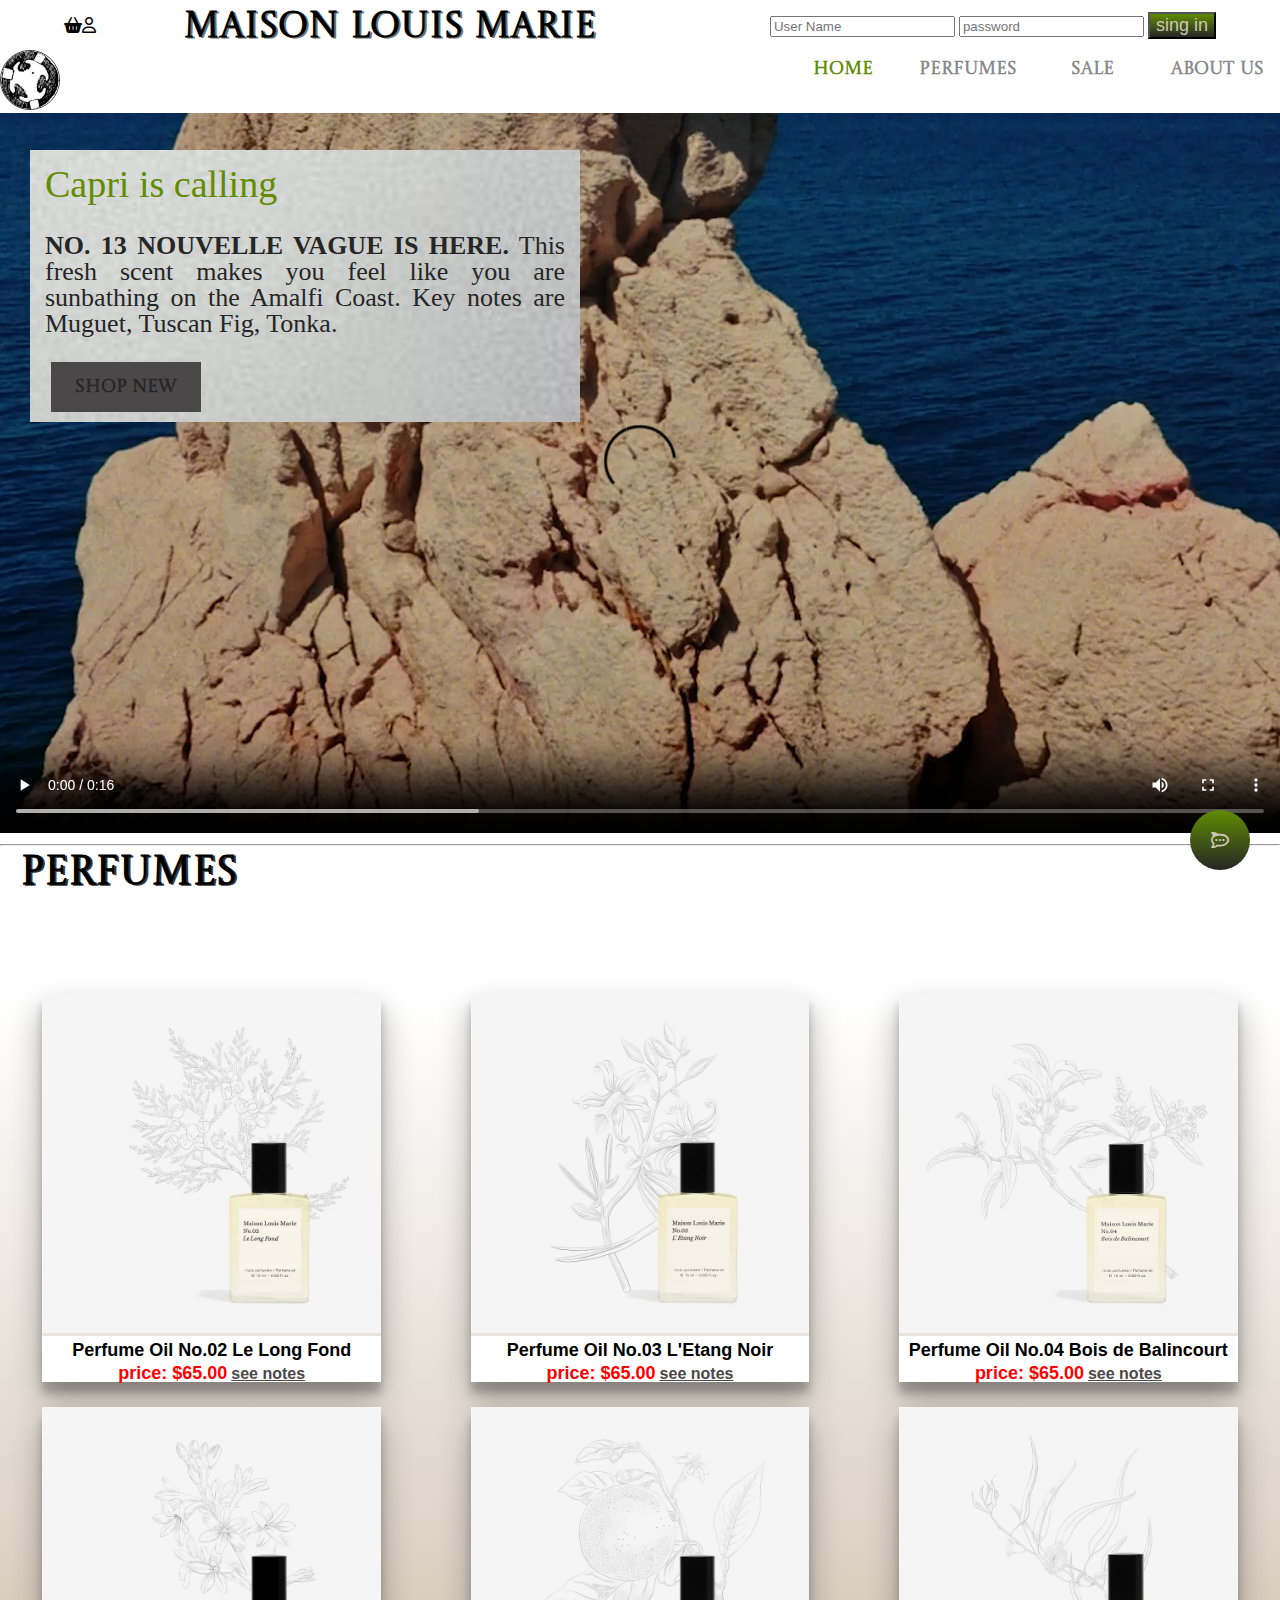
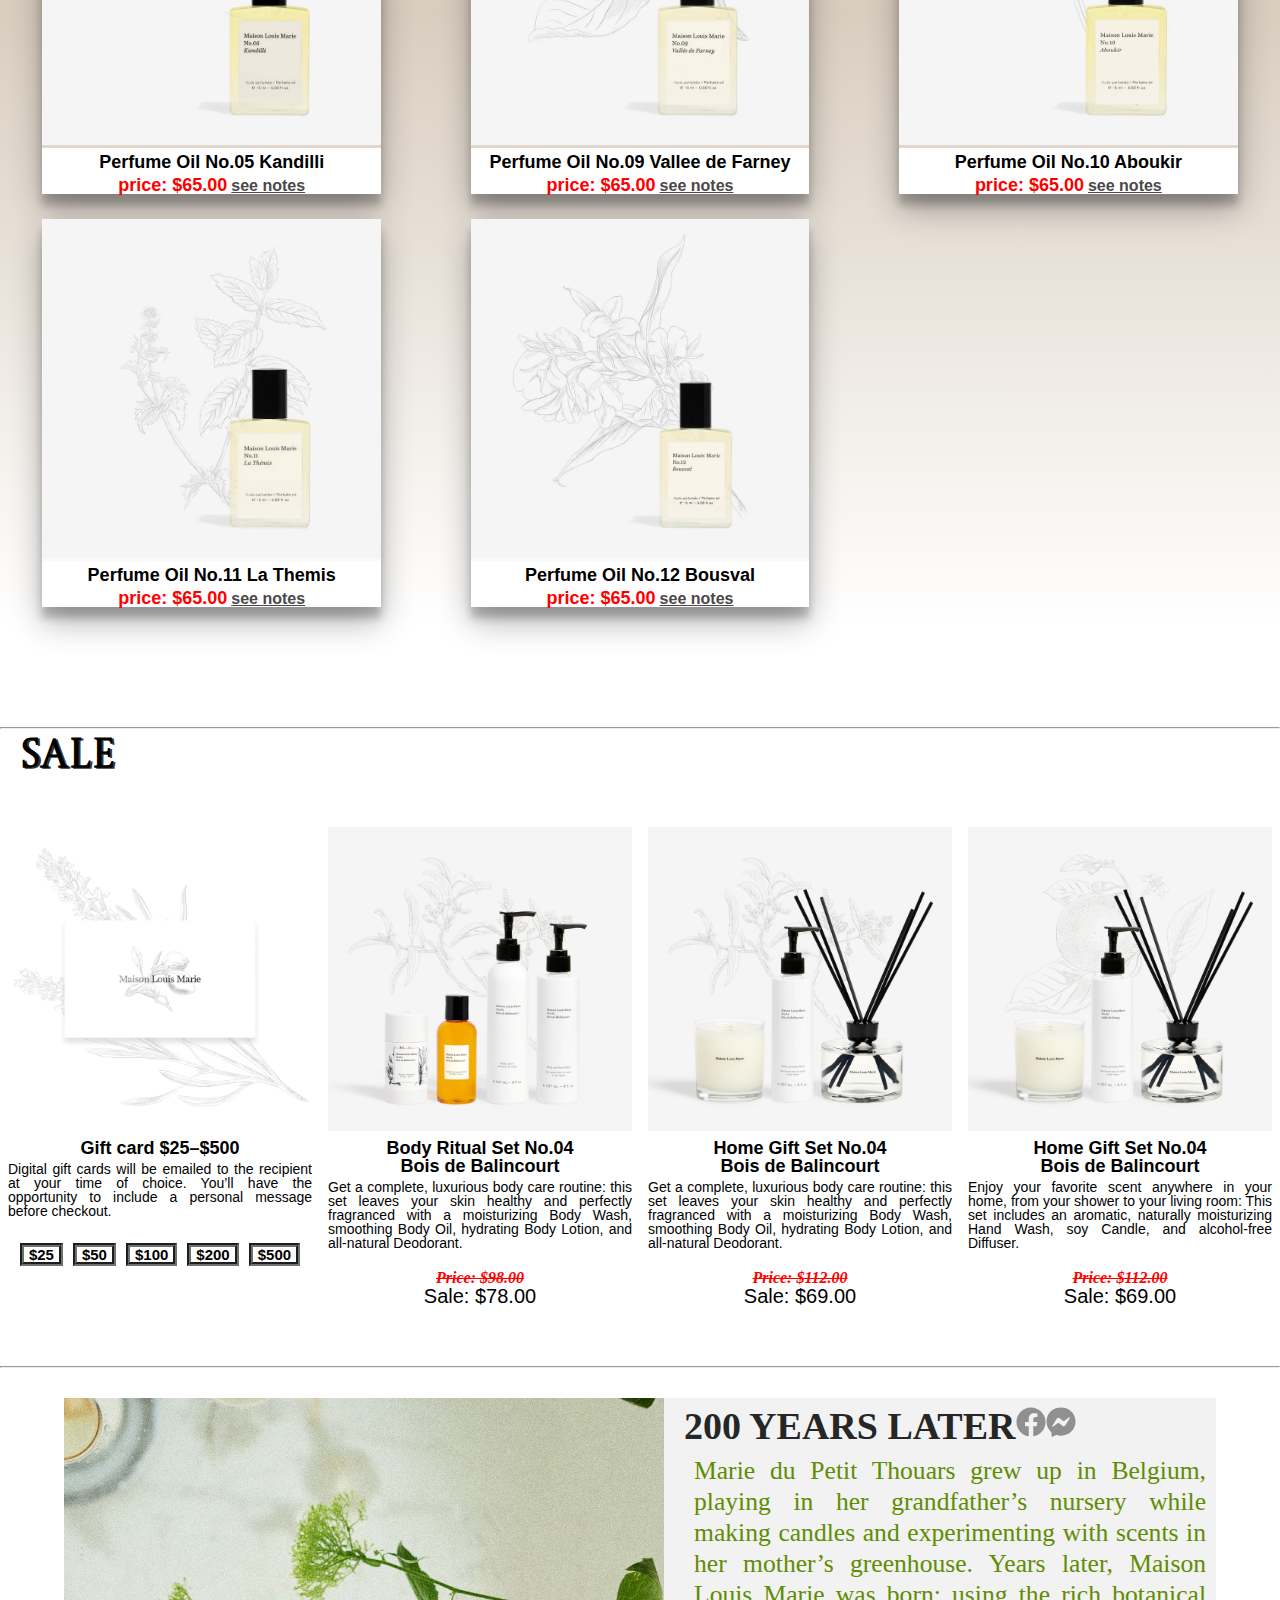
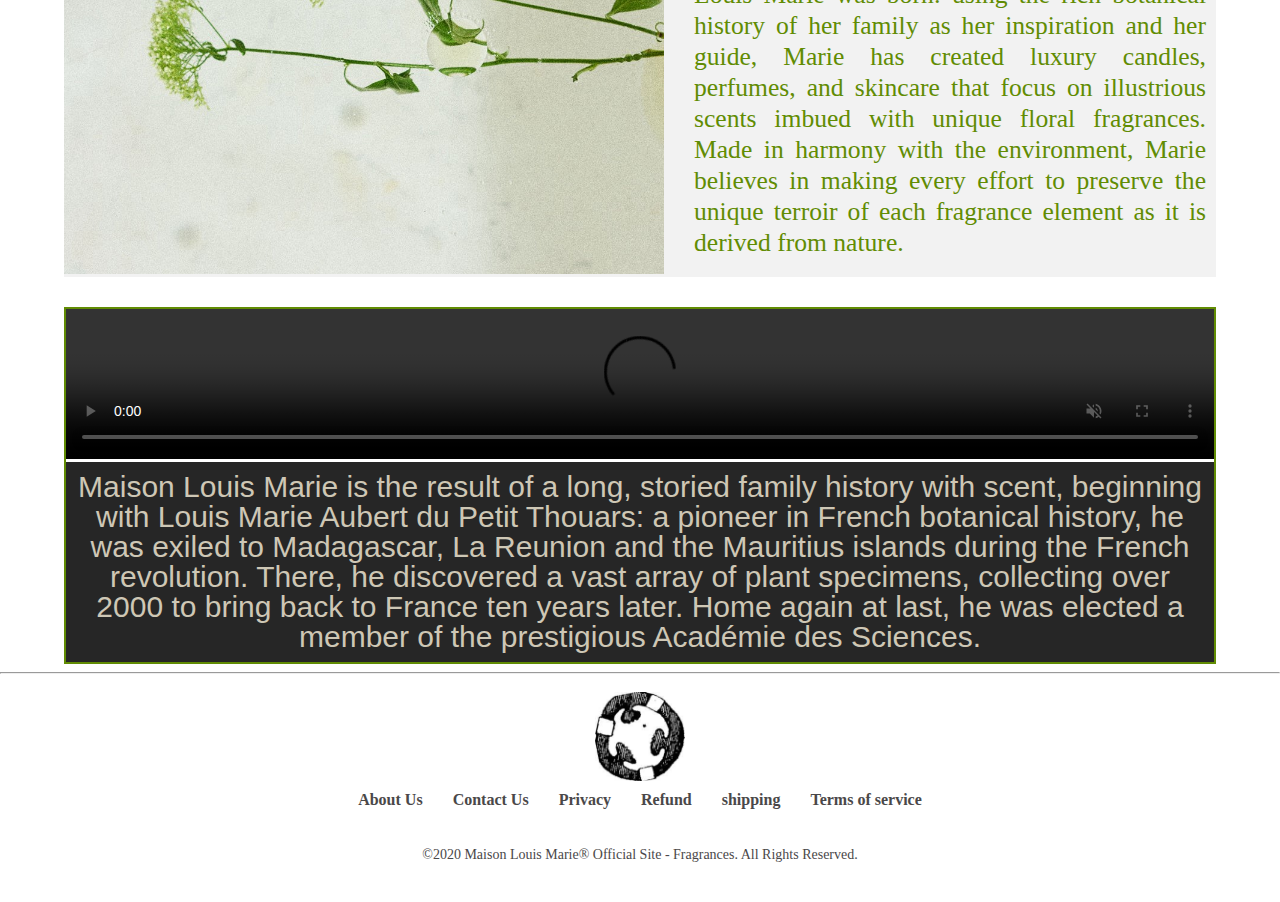
==== commit 59f52729: "add corect" ====
--- a/index.html
+++ b/index.html
@@ -52,11 +52,16 @@
               ></i
             ></a>
             <a href="https://maisonlouismarie.com/account/login">
-            <i class="fa-regular fa-user fa-beat" style="color: #000000"></i>
-          </a>
+              <i class="fa-regular fa-user fa-beat" style="color: #000000"></i>
+            </a>
           </div>
           <div class="forms-box">
             <h2>Maison Louis Marie</h2>
+          </div>
+          <div class="form1">
+            <form action="/action_page.php">
+              <input type="submit" value="sing in" />
+            </form>
           </div>
           <div class="form">
             <form action="/action_page.php">
@@ -65,18 +70,13 @@
               <input type="submit" value="sing in" />
             </form>
           </div>
-          <div class="form1">
-            <form action="/action_page.php">
-              <input type="submit" value="sing in" />
-            </form>
-          </div>
-        </div>
-      </div>
+        </div>
+      </div>
+
       <div class="header-nav">
         <a class="header-a" href="index.html"
           ><img src="image/head-logo.jpg" alt="logo"
         /></a>
-
         <div class="mobile-container">
           <div class="topnav">
             <a href="index.html" class="active">Maison Louis Marie</a>
@@ -100,18 +100,8 @@
           </ul>
         </nav>
       </div>
-      <script>
-        function myFunction() {
-          var x = document.getElementById("myLinks");
-          if (x.style.display === "block") {
-            x.style.display = "none";
-          } else {
-            x.style.display = "block";
-          }
-        }
-      </script>
+      <script src="script.js"></script>
     </header>
-
     <section id="home">
       <div class="video-box">
         <video controls autoplay>
@@ -120,12 +110,13 @@
         <div class="video-textbox">
           <h3>Capri is calling</h3>
           <p>
-            No. 13 Nouvelle Vague is here. This fresh scent makes you feel like
-            you are sunbathing on the Amalfi Coast. Key notes are Muguet, Tuscan
-            Fig, Tonka.
+            <span>No. 13 Nouvelle Vague is here.</span> This fresh scent makes
+            you feel like you are sunbathing on the Amalfi Coast. Key notes are
+            Muguet, Tuscan Fig, Tonka.
           </p>
           <button class="black-box-video">
             <a
+              class="video-box-shop"
               href="https://maisonlouismarie.com/collections/all?family=Fresh&fragrance=No.13+Nouvelle+Vague&sort_by=manual"
               target="_blank"
               >shop new</a
@@ -134,9 +125,9 @@
         </div>
       </div>
     </section>
-
     <section id="Perfumes">
       <hr />
+      <h2 class="title-p">Perfumes</h2>
       <div class="gallery">
         <div class="image-container">
           <img src="image/N02.webp" alt="image" />
@@ -238,9 +229,9 @@
         </div>
       </div>
     </section>
-
     <section id="sale">
       <hr />
+      <h6 class="title-p">sale</h6>
       <div class="gallery2">
         <div class="image-container2">
           <img src="image2/Card-GiftCarddesign_800x.pdf" alt="image" />
@@ -314,15 +305,22 @@
         </div>
       </div>
     </section>
-
     <section id="Abou-Us">
-      <hr />
+     <hr>
       <div class="about-container flex-about">
         <div class="left-wrapper">
           <img src="image/1.jpg" alt="image" />
         </div>
         <div class="right-wrapper">
+          <div class="right-wrapper-1">
           <h4>200 years later</h4>
+          <a href="https://www.facebook.com/MaisonLouisMarie/" target="_blank"
+            ><img src="image/facebook.svg" alt="fb-icon"
+          /></a>
+          <a href="https://www.facebook.com/MaisonLouisMarie/" target="_blank"
+            ><img src="image/facebook-messenger.svg" alt="fb-icon"
+          /></a>
+        </div>
           <p>
             Marie du Petit Thouars grew up in Belgium, playing in her
             grandfather’s nursery while making candles and experimenting with
@@ -334,12 +332,7 @@
             Marie believes in making every effort to preserve the unique terroir
             of each fragrance element as it is derived from nature.
           </p>
-          <a href="https://www.facebook.com/MaisonLouisMarie/" target="_blank"
-            ><img src="image/facebook.svg" alt="fb-icon"
-          /></a>
-          <a href="https://www.facebook.com/MaisonLouisMarie/" target="_blank"
-            ><img src="image/facebook-messenger.svg" alt="fb-icon"
-          /></a>
+          
         </div>
       </div>
       <div class="history">
@@ -365,19 +358,17 @@
         </div>
       </div>
     </section>
-
     <footer>
       <div class="chat-icon">
         <i class="fa-brands fa-rocketchat fa-fade" style="color: #cec7b5"></i>
       </div>
       <hr />
       <div class="flex-footer">
-      <div class="footer-logo">
-        <a class="logo-f" href="index.html"
-          ><img src="image/head-logo.jpg" alt="logo"
-        /></a>
-      </div>
-      
+        <div class="footer-logo">
+          <a class="logo-f" href="index.html"
+            ><img src="image/head-logo.jpg" alt="logo"
+          /></a>
+        </div>
         <div class="footer-ul">
           <ul>
             <li>
--- a/style/style.css
+++ b/style/style.css
@@ -12,34 +12,30 @@
     display: flex;
     justify-content: space-between;
     align-items: center;
-    width: 100%;
+    margin: 0 auto;
+    width: 90%;
   }
 .header-top-i { 
     display: flex;
     justify-content: center;
     align-items: center;
-    max-width: 100px;
+     height: 50px;
+}
+
+.forms-box h2 {
+    font-family: 'Castoro Titling', cursive;
+    font-size: 36px;
+    font-weight: bolder;
+    text-shadow:#6A7371 2px 1px;
+    text-align: center;
+    max-width: 450px;
     height: 50px;
-    margin-right: 15px;
-}
-.forms-box {
-   max-width: 450px;
-}
-.forms-box h2 {
-    display: flex;
-    justify-content: center;
-    align-items: center;
-    color: #4A4849;
-    font-size: 23px;
-    text-shadow: 1px 1px #E2DBCB;
-    font-weight: bold;
-    font-family: 'Castoro Titling', cursive;
-    text-align: center;
-    max-width: 350px;
-    height: 50px;
+    padding-top: 10px;
+}
+.form{
+ max-width: 450px;
 }
 input[type=submit] {
-    width: 100px;
     color: #CEC7B5;
     font-size: 18px;
     background-image: linear-gradient(#618C03, #262626);
@@ -53,6 +49,7 @@
     left: 0;
 } 
 .header-nav img {
+    
     border: #383838 1px solid;
      border-radius: 30px;
 }
@@ -118,7 +115,7 @@
     color: #888;
     display: block;
     height: 50px;
-    max-width: 650px;
+    width: 125px;
     font-size: 18px;
     text-transform: uppercase;
     font-weight: bolder;
@@ -178,31 +175,45 @@
     font-size: 38px;
     text-align:start;
    padding: 15px;
-    color:#A60F37;
+    color:#618C03;
 }
 .video-textbox p {
-    font-size: 24px;
+    font-size: 26px;
     text-align: justify;
     padding: 15px;
-    color:#404040;
-}
-
-.black-box-video a {
-    color: #CEC7B5;
-    
-}
+    color:#262626;
+}
+.video-textbox span {
+    color: #262626;
+    font-weight: bolder;
+    text-transform: uppercase;
+}
+
 .black-box-video {
     display: flex;
     justify-content: center;
     align-items: center;
     background-color: #4A4849;
     border: none;
-    padding: 15px;
     margin: 10px 21px;
+    width: 150px;
+    height: 50px;
+}
+.video-box-shop {
     font-family: 'Castoro Titling', cursive;
-    font-size: 20px;
+    font-size: 18px;
     cursor: pointer;
-    width: 150px;
+    color: #262626;
+    font-weight: bolder;
+    text-transform: uppercase;
+    animation-name: shopnew;
+    animation-duration: 10s;
+}
+@keyframes shopnew {
+    0% {  background-color: #4A4849;}
+    25% {  background-color:#6A7371;}
+    50% { background-color:#888;}
+    100% {background-color: #E2DBCB;}
 }
 .about-container {
     max-width: 1440px;
@@ -226,7 +237,10 @@
  .right-wrapper {
     width: 100%;
  }
- .right-wrapper h4 {
+ .right-wrapper-1 {
+    display: flex;
+ }
+ .right-wrapper-1 h4 {
     font-size: 38px;
     color: #262626;
     font-weight: bolder;
@@ -241,10 +255,11 @@
     max-width: 600px;
     }
 
-.right-wrapper img {
-    width: 40px;
-    height: 40px;
-    }
+.right-wrapper-1 img {
+    width: 30px;
+    height: 30px;
+    opacity: 0.4;
+}
 
 .history {
     max-width: 1440px;
@@ -265,13 +280,20 @@
 }
    .right-history  p {
     color: #CEC7B5;
-    font-size: calc(2vw);
-    text-align: center;
-    padding: 30px 40px;
+    font-size: 30px;
+    text-align: center;
+    padding: 10px;
     font-family: 'Inter', sans-serif;
     font-weight: 400;
    }
-
+.title-p{
+    text-align:left;
+    padding-left: 20px;
+    font-family: 'Castoro Titling', cursive;
+    font-size: 40px;
+    font-weight: bolder;
+    text-shadow:#383838 2px 1px;
+}
 .gallery {
     background-image: linear-gradient(#ffffff,#D9CDBF, #ffffff);
     width: 100%;
@@ -301,16 +323,49 @@
     height: auto;
  }
 .image-container p, span, a {
-    padding: 0 15px 15px 15px;
     text-align: center;
  }
 
  .image-container {
-    padding: 0 15px 15px 15px;
-    text-align: center;
- }
-
+       text-align: center;
+ }
+ .child {
+    background-color: #fff;
+ }
+.child p {
+    font-size: 18px;
+    font-family: 'Inter', sans-serif;
+    font-weight: 600;
+    text-align: center;
+    width: 100%;
+    padding: 5px;
+}
+.child span {
+    font-size: 18px;
+    font-family: 'Inter', sans-serif;
+    font-weight: 600;
+    text-align: center;
+    width: 100%;
+    color: red;
+}
+.child a {
+    font-size: 16px;
+    font-family: 'Inter', sans-serif;
+    font-weight: 600;
+    text-align: center;
+    width: 100%;
+    color:#4A4849;
+    text-decoration:underline;
+}
 /* sale item */
+.title-p{
+    text-align:left;
+    padding-left: 20px;
+    font-family: 'Castoro Titling', cursive;
+    font-size: 40px;
+    font-weight: bolder;
+    text-shadow:#383838 2px 1px;
+}
  .gallery2 {
     width: 100%;
     display: grid;
@@ -337,8 +392,8 @@
     font-family: 'Inter', sans-serif;
     font-weight: 600;
     text-align: center;
-     width: 200px;
-     padding: 5px;
+    width: 200px;
+    padding: 5px;
  }
  .child2 p {
     font-size: 14px;
@@ -347,7 +402,7 @@
     text-align: justify;
  }
  .child2 span  {
-    font-size: 18px;
+    font-size: 20px;
     font-family: 'Gruppo', sans-serif;
     font-weight: 400;
     text-align: center;
@@ -363,7 +418,7 @@
 
 .gift-card {
     display: flex;
-    align-content: center;
+    flex-direction: row;
     padding-top: 20px;
 }
 
@@ -371,8 +426,9 @@
     border: #6A7371 4px groove;
     text-align: center;
     font-weight: bolder;
-    padding: 5px;
-    margin: 10px;
+    font-size: 15px;
+    padding:0 5px;
+    margin: 5px;
 }
 
 
@@ -402,9 +458,9 @@
     align-items: center;
 }
 .logo-f {
-    max-width: 130px;
-    height: 130px;
-   
+    max-width: 110px;
+    height: 110px;
+    padding: 10px;
 }
 
   .flex-footer {
--- a/style/responsive.css
+++ b/style/responsive.css
@@ -31,6 +31,9 @@
     display: flex;
     margin-right: 5px;
     width: 80px;
+}
+.right-history  p{
+    font-size: 28px;
 }
 }
 
@@ -86,13 +89,17 @@
     width: 100%;
     text-align: center;
 }
-.right-wrapper img  {
-  display: none;
-}
 .left-wrapper img{
   height: 450px;
 
  }
+ .right-history  p{
+    font-size: 24px;
+}
+.logo-f {
+    max-width: 105px;
+    height: 105px;
+}
 }
 
 @media (max-width: 481px) {
@@ -103,4 +110,23 @@
     .video-textbox { 
         display: none;
     }
+    .gift-card span {
+        padding: 6px 0;
+    }
+    .gift-card {
+        display: flex;
+        flex-direction: row;
+        padding-top: 20px;
+    }
+    .title-p{
+        text-align:center;
+        padding-left: 0;
 }
+.right-history  p{
+    font-size: 18px;
+}
+.logo-f {
+    max-width: 90px;
+    height: 90px;
+}
+}
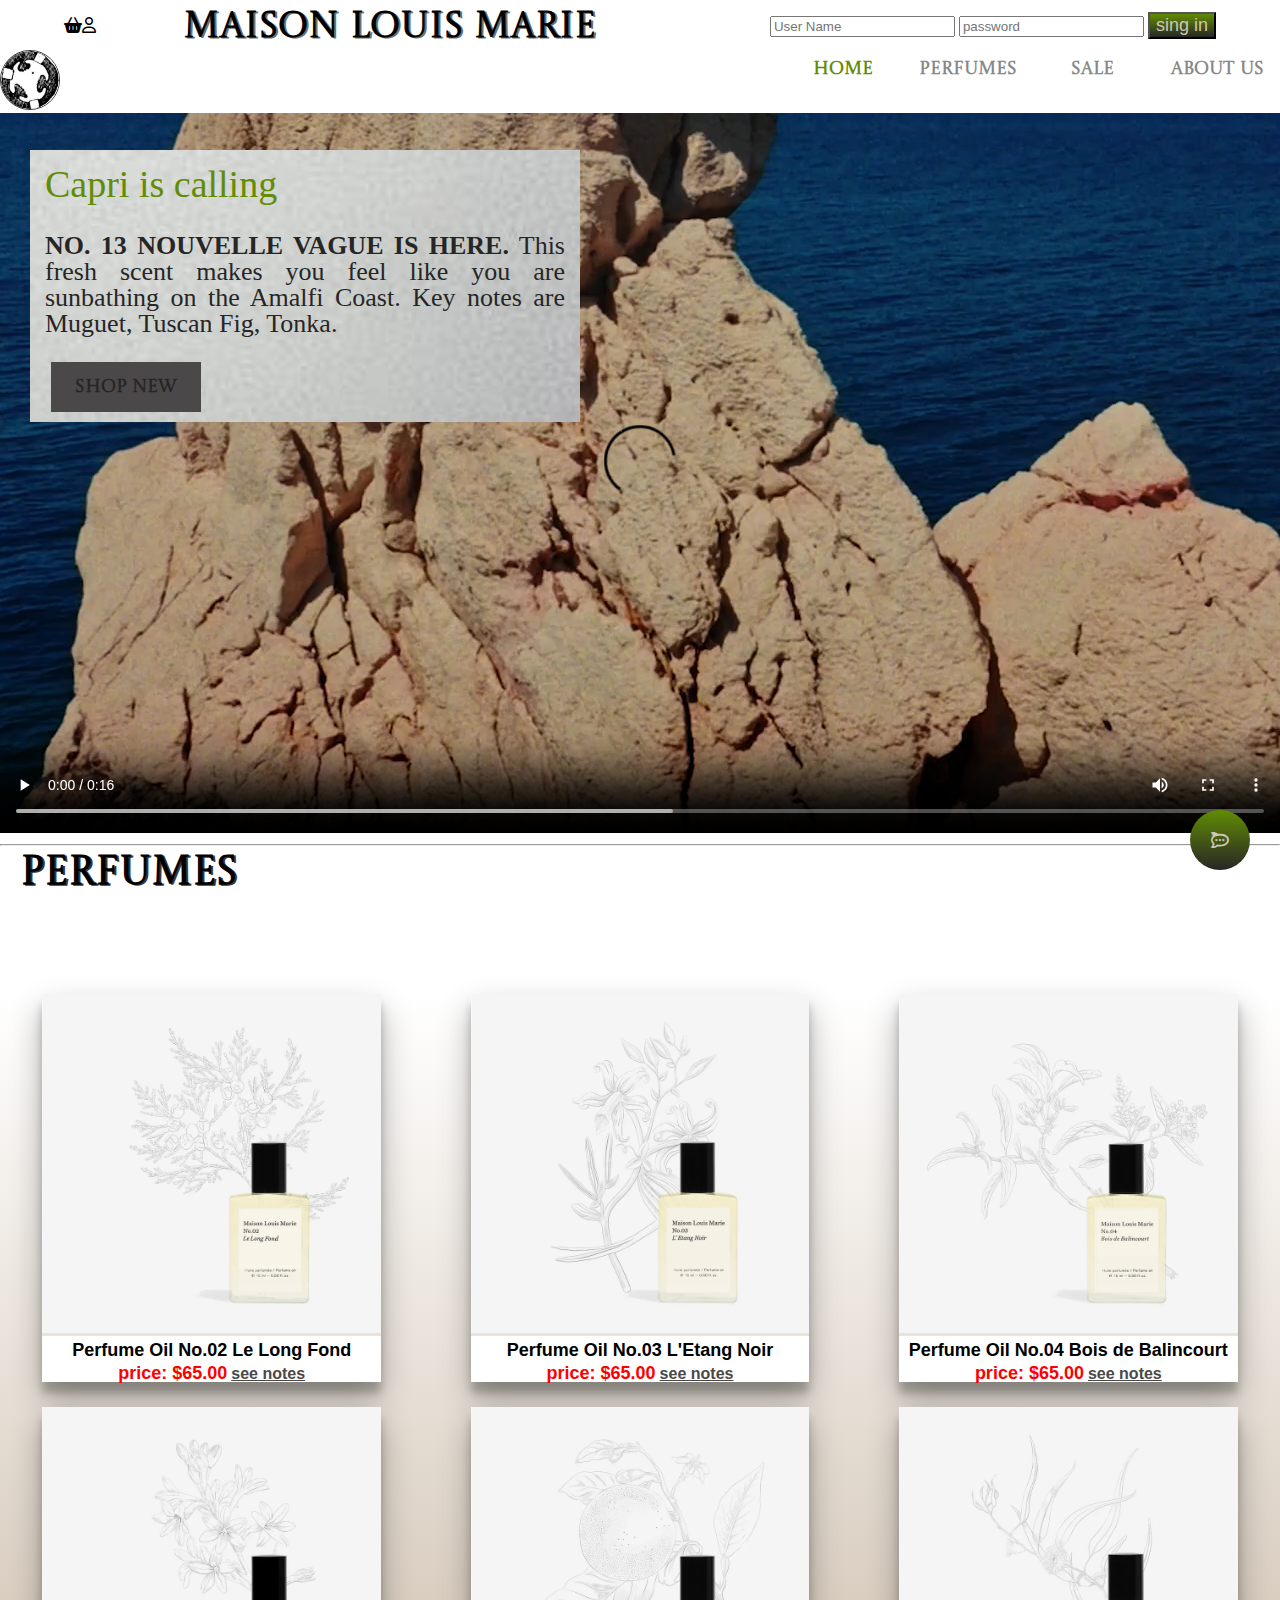
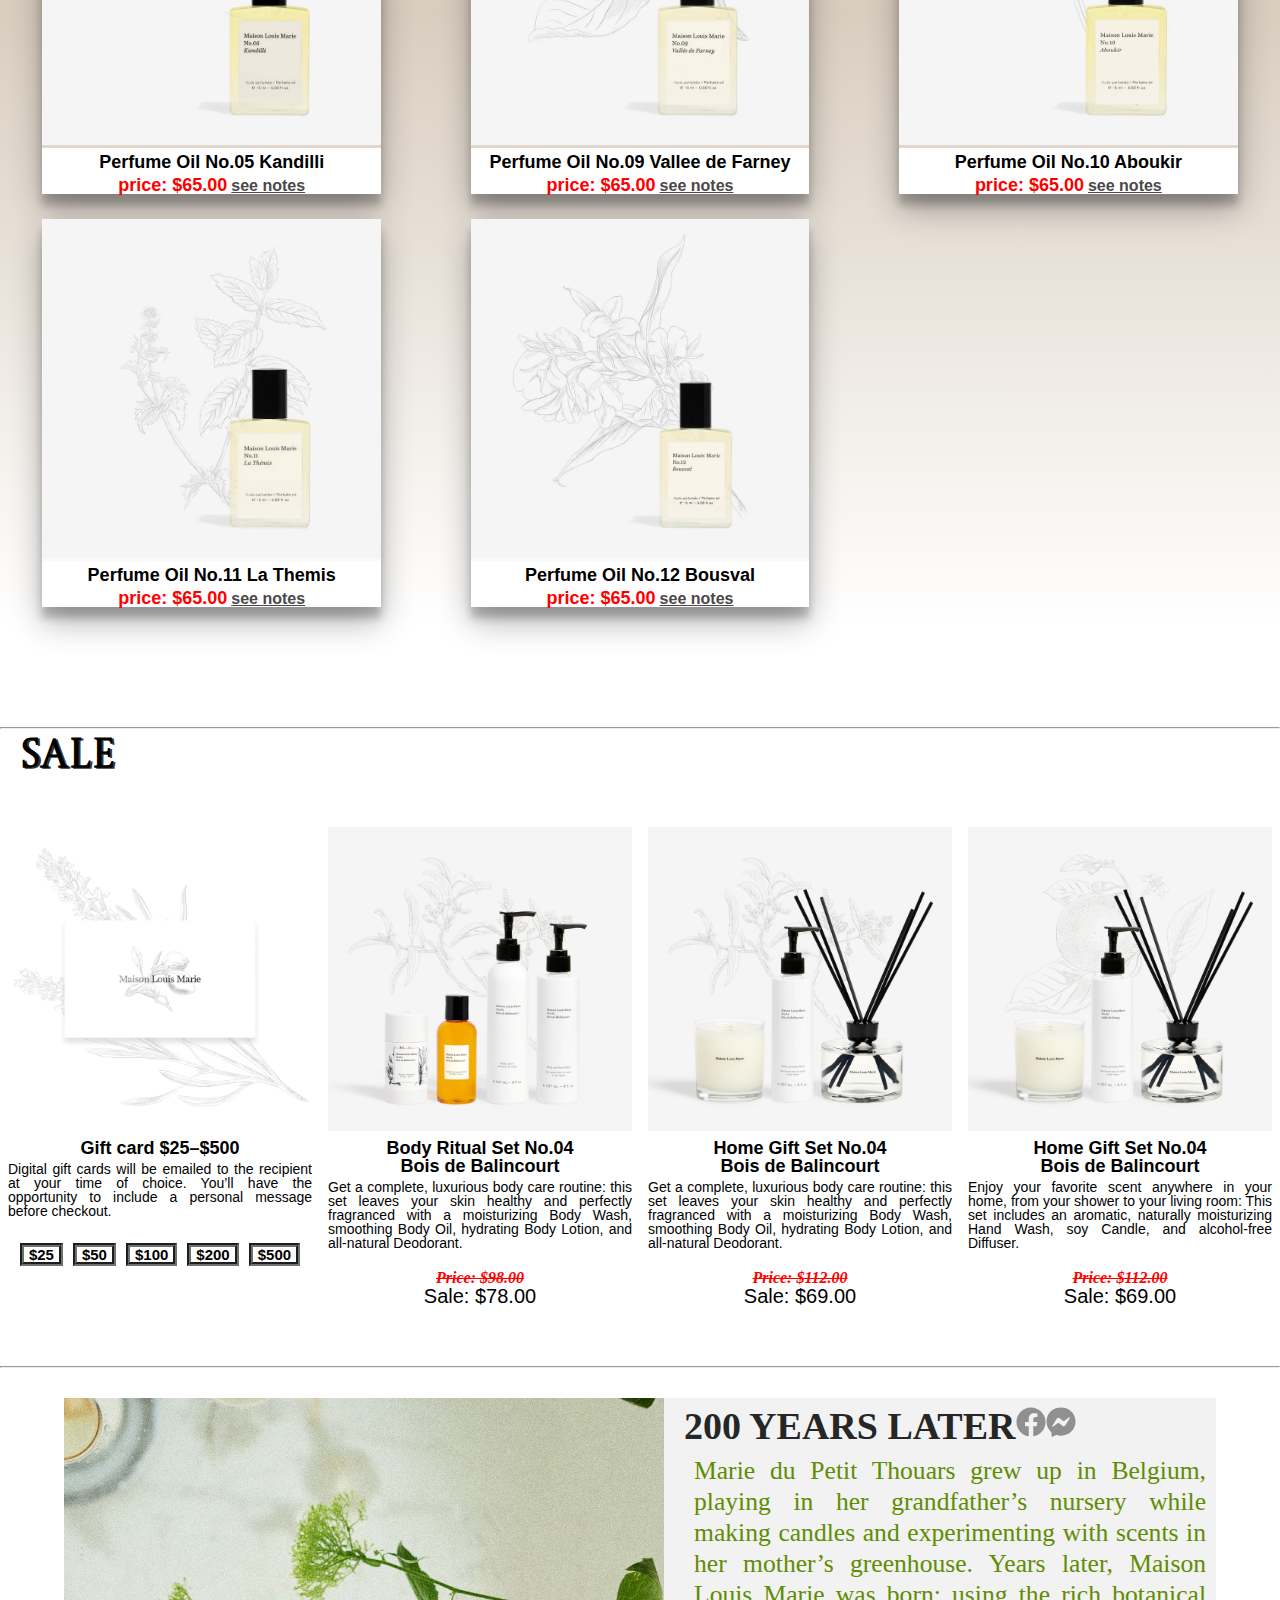
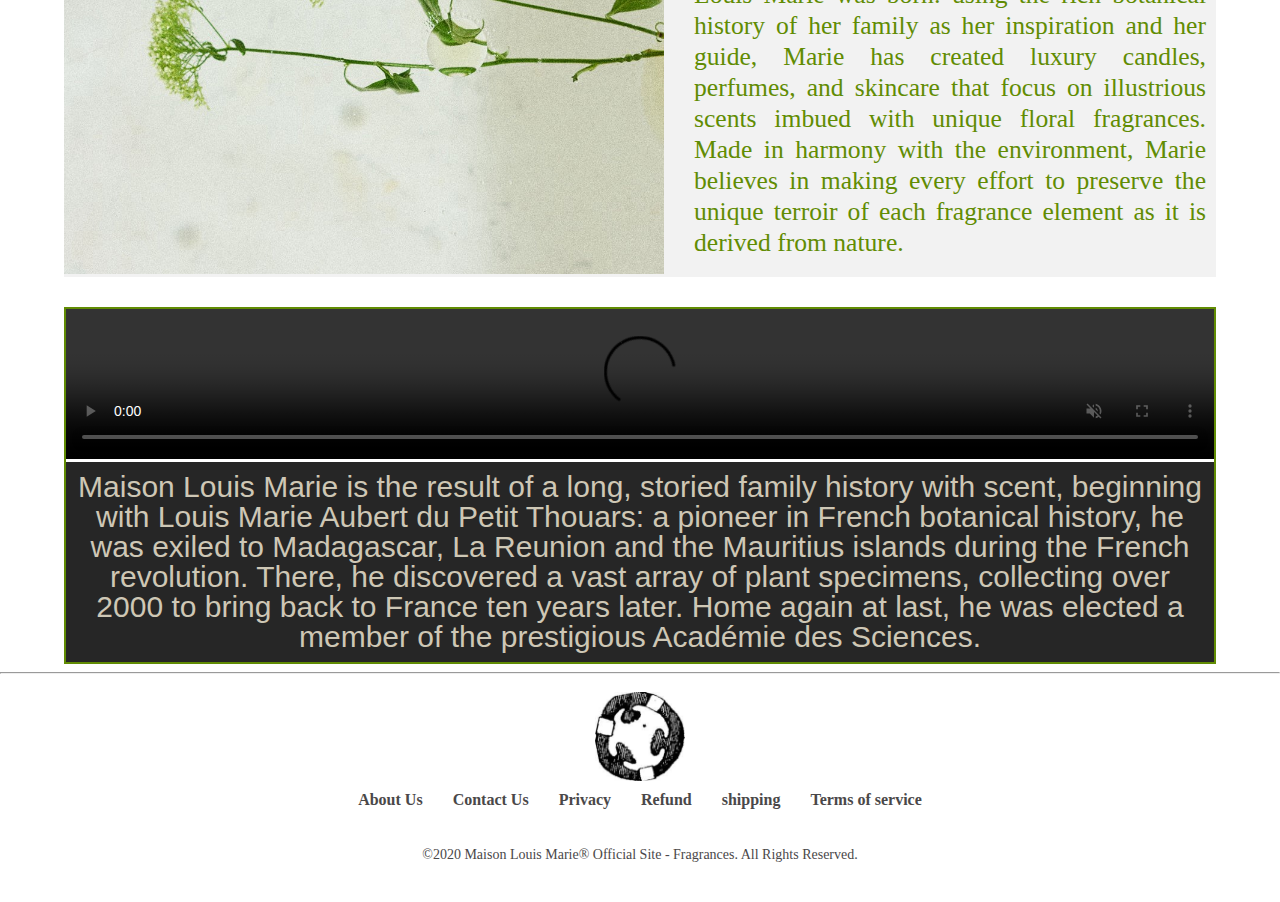
==== commit d978e25c: "add" ====
--- a/index.html
+++ b/index.html
@@ -81,10 +81,12 @@
           <div class="topnav">
             <a href="index.html" class="active">Maison Louis Marie</a>
             <div id="myLinks">
+              <ul>
               <li><a href="#home" class="active">home</a></li>
               <li><a href="#Perfumes">Perfumes</a></li>
               <li><a href="#sale">Sale</a></li>
               <li><a href="#Abou-Us">About Us</a></li>
+            </ul>
             </div>
             <a href="javascript:void(0);" class="icon" onclick="myFunction()">
               <i class="fa fa-bars"></i>
@@ -114,14 +116,14 @@
             you feel like you are sunbathing on the Amalfi Coast. Key notes are
             Muguet, Tuscan Fig, Tonka.
           </p>
-          <button class="black-box-video">
-            <a
+          <div class="black-box-video">
+            <a 
               class="video-box-shop"
               href="https://maisonlouismarie.com/collections/all?family=Fresh&fragrance=No.13+Nouvelle+Vague&sort_by=manual"
               target="_blank"
               >shop new</a
             >
-          </button>
+          </div>
         </div>
       </div>
     </section>
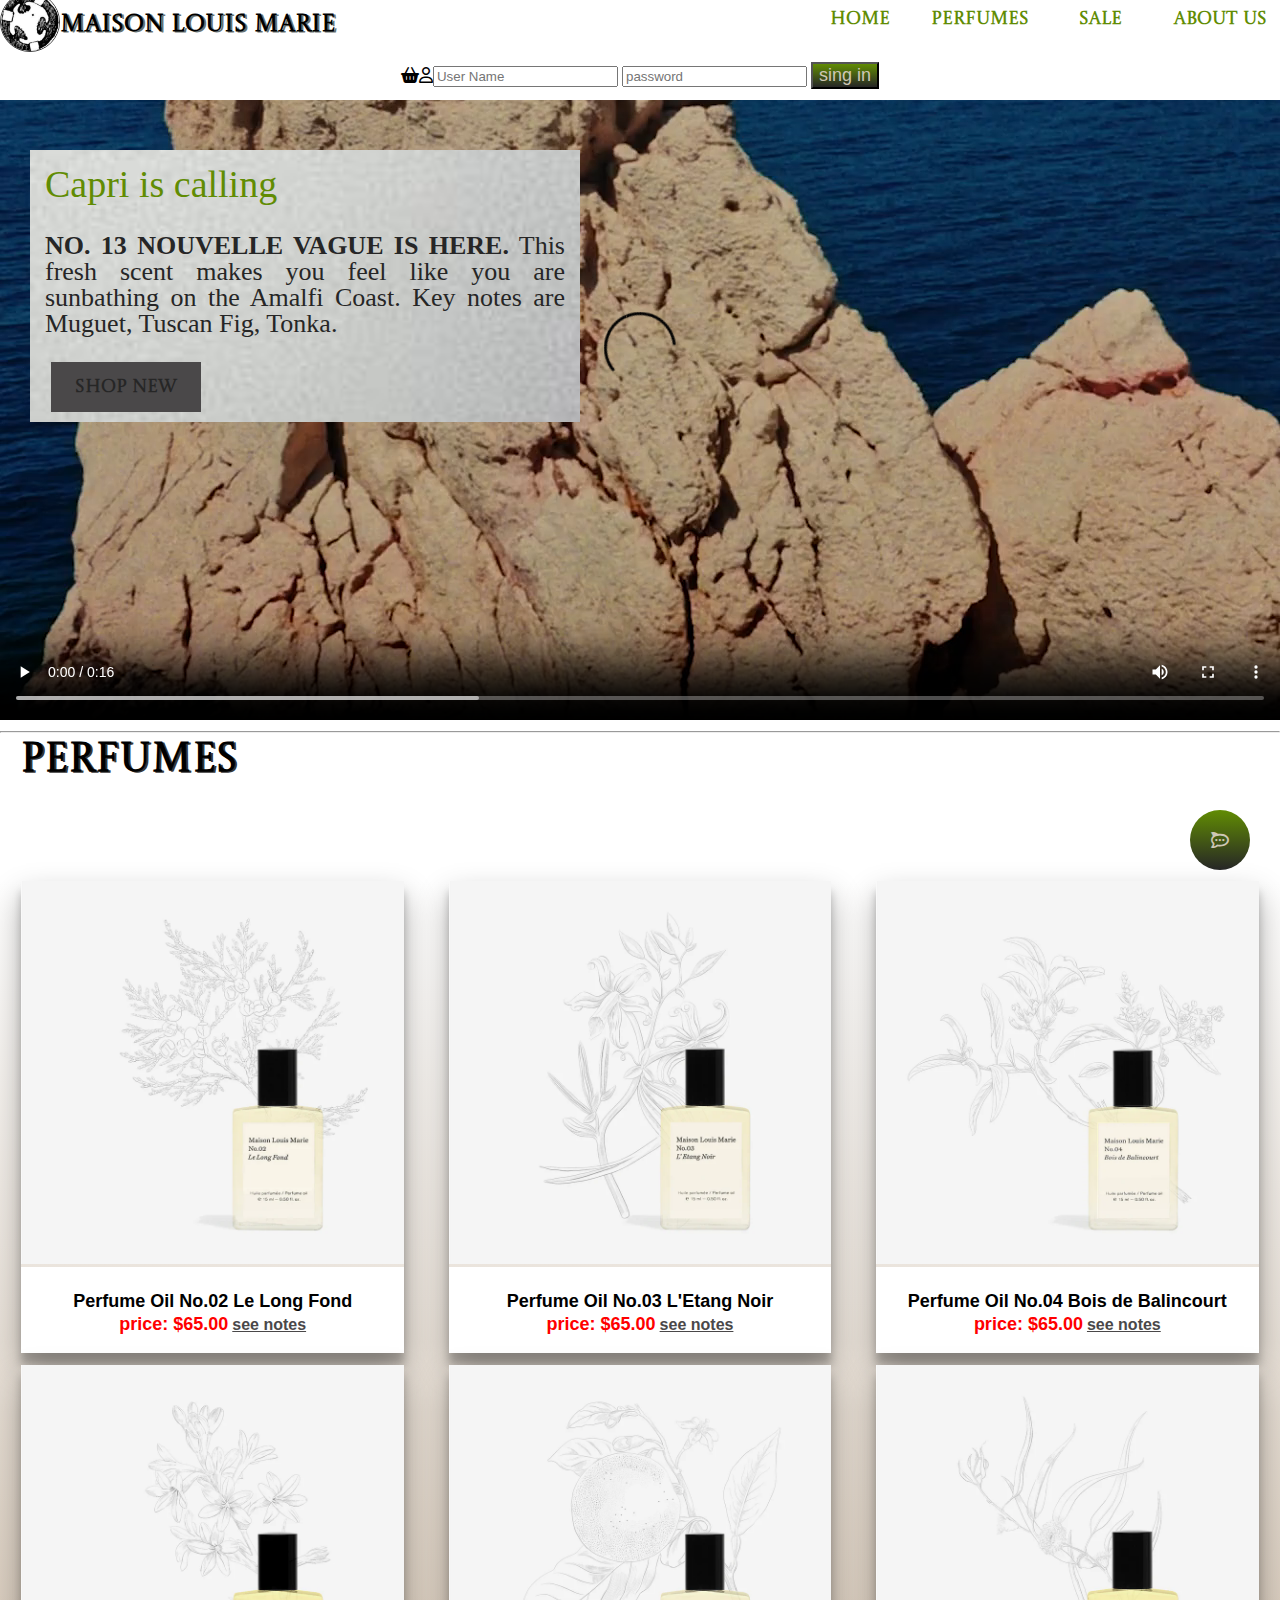
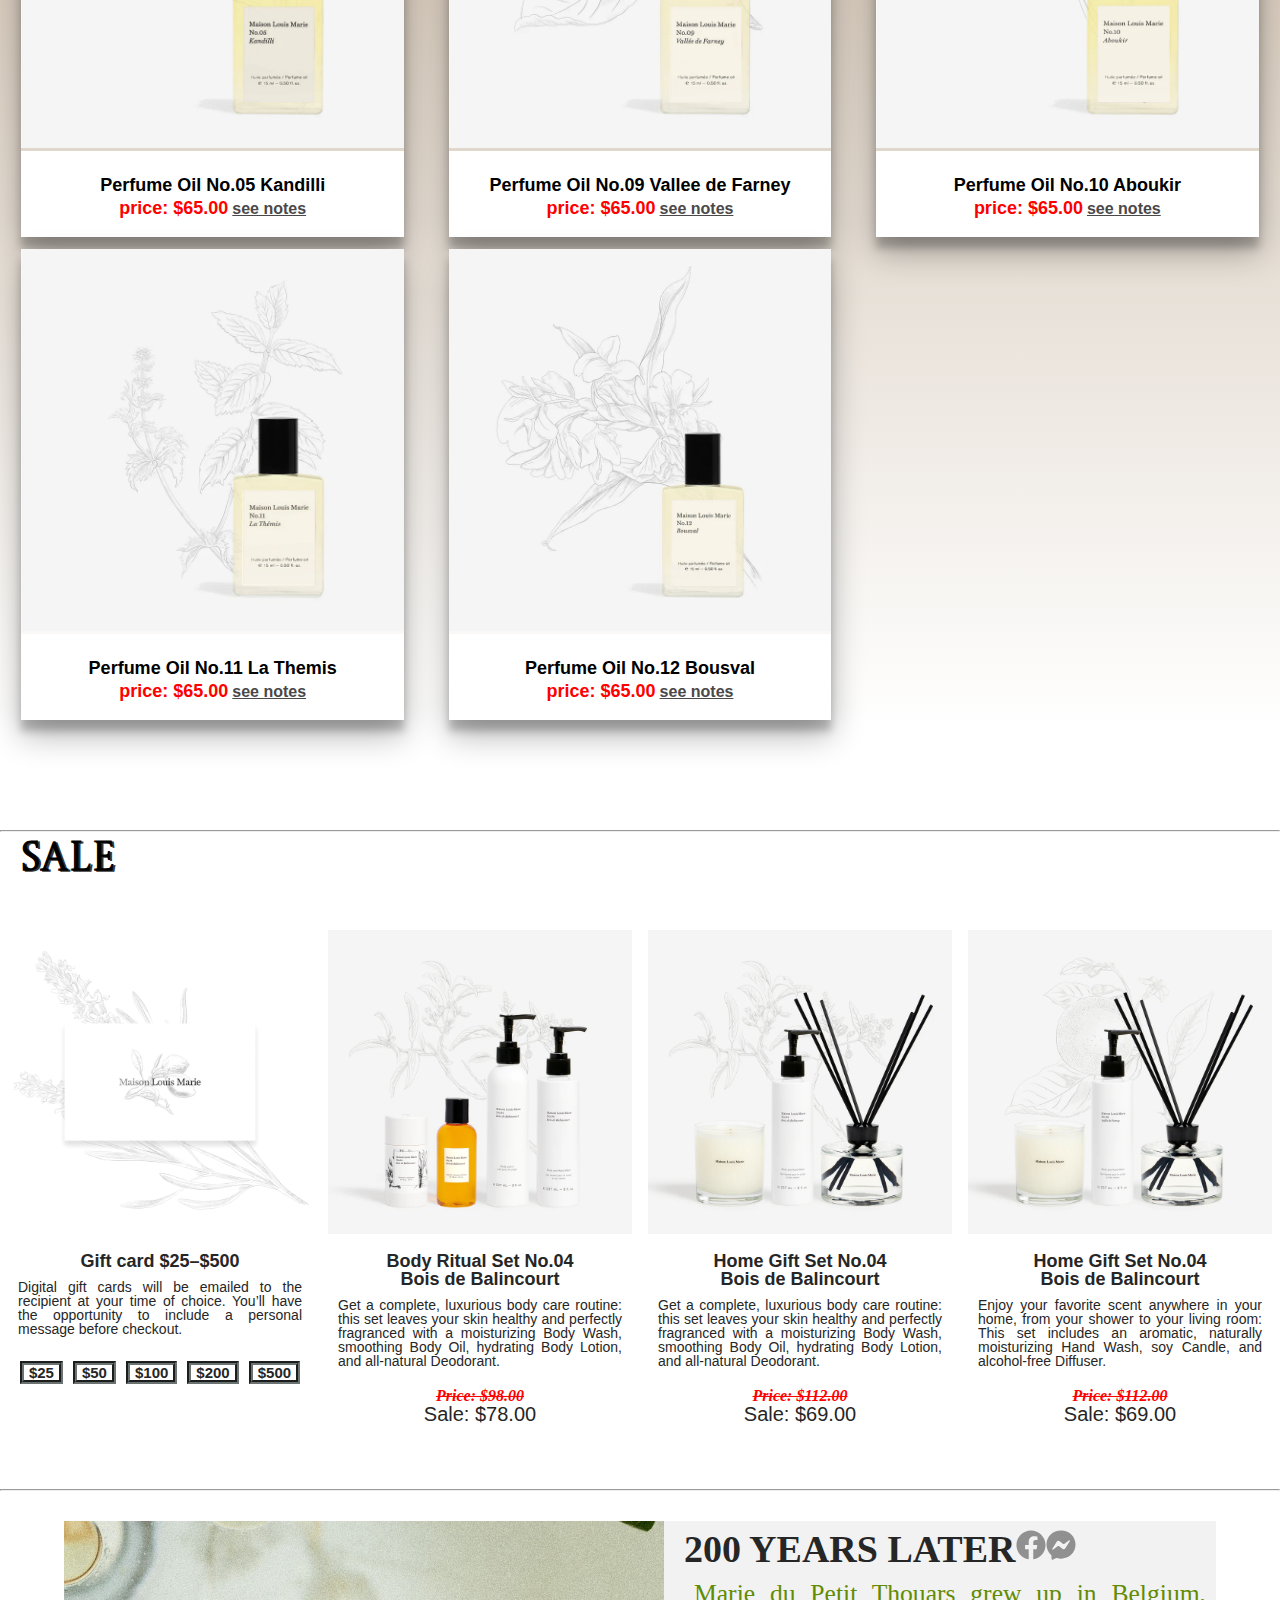
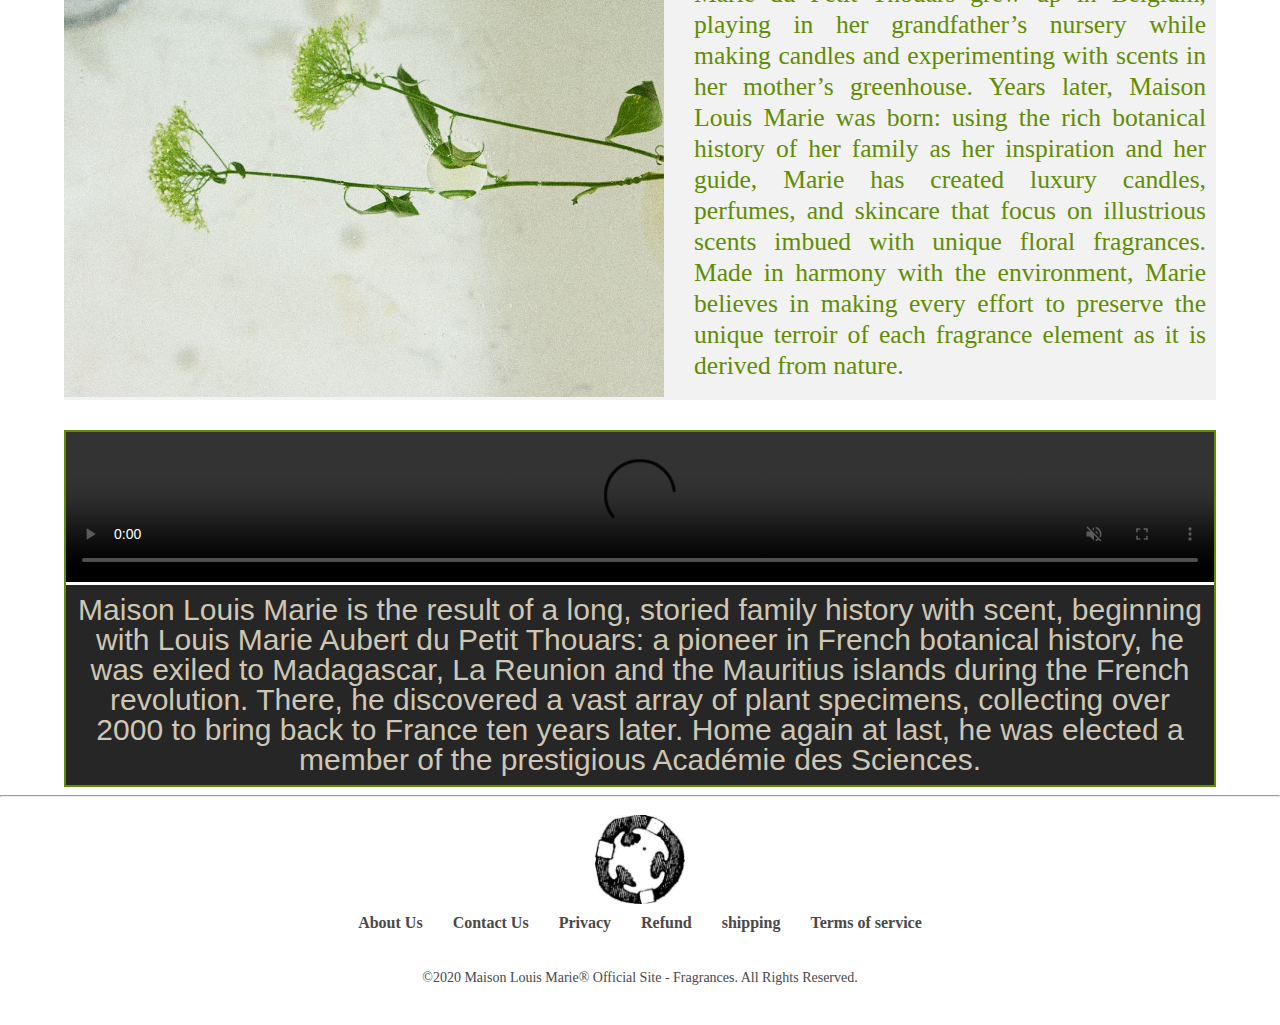
==== commit ffaa2036: "add corect" ====
--- a/index.html
+++ b/index.html
@@ -43,6 +43,38 @@
   <body>
     <header>
       <div class="header-container">
+        <div class="header-nav">
+          <div class="forms-box">
+            <a class="header-a" href="index.html"
+              ><img src="image/head-logo.jpg" alt="logo"
+            /></a>
+            <h2 class="forms-box">Maison Louis Marie</h2>
+          </div>
+          <div class="mobile-container">
+            <div class="topnav">
+              <a href="index.html" class="active">Maison Louis Marie</a>
+              <div id="myLinks">
+                <ul>
+                  <li><a href="#home" class="active">home</a></li>
+                  <li><a href="#Perfumes">Perfumes</a></li>
+                  <li><a href="#sale">Sale</a></li>
+                  <li><a href="#Abou-Us">About Us</a></li>
+                </ul>
+              </div>
+              <a href="javascript:void(0);" class="icon" onclick="myFunction()">
+                <i class="fa fa-bars"></i>
+              </a>
+            </div>
+          </div>
+          <nav class="navigation">
+            <ul>
+              <li><a href="#home" class="active">Home</a></li>
+              <li><a href="#Perfumes">Perfumes</a></li>
+              <li><a href="#sale">Sale</a></li>
+              <li><a href="#Abou-Us">About Us</a></li>
+            </ul>
+          </nav>
+        </div>
         <div class="header-top">
           <div class="header-top-i">
             <a href="#basket-shopping.html"
@@ -55,9 +87,6 @@
               <i class="fa-regular fa-user fa-beat" style="color: #000000"></i>
             </a>
           </div>
-          <div class="forms-box">
-            <h2>Maison Louis Marie</h2>
-          </div>
           <div class="form1">
             <form action="/action_page.php">
               <input type="submit" value="sing in" />
@@ -71,36 +100,6 @@
             </form>
           </div>
         </div>
-      </div>
-
-      <div class="header-nav">
-        <a class="header-a" href="index.html"
-          ><img src="image/head-logo.jpg" alt="logo"
-        /></a>
-        <div class="mobile-container">
-          <div class="topnav">
-            <a href="index.html" class="active">Maison Louis Marie</a>
-            <div id="myLinks">
-              <ul>
-              <li><a href="#home" class="active">home</a></li>
-              <li><a href="#Perfumes">Perfumes</a></li>
-              <li><a href="#sale">Sale</a></li>
-              <li><a href="#Abou-Us">About Us</a></li>
-            </ul>
-            </div>
-            <a href="javascript:void(0);" class="icon" onclick="myFunction()">
-              <i class="fa fa-bars"></i>
-            </a>
-          </div>
-        </div>
-        <nav class="navigation">
-          <ul>
-            <li><a href="#home" class="active">Home</a></li>
-            <li><a href="#Perfumes">Perfumes</a></li>
-            <li><a href="#sale">Sale</a></li>
-            <li><a href="#Abou-Us">About Us</a></li>
-          </ul>
-        </nav>
       </div>
       <script src="script.js"></script>
     </header>
@@ -117,7 +116,7 @@
             Muguet, Tuscan Fig, Tonka.
           </p>
           <div class="black-box-video">
-            <a 
+            <a
               class="video-box-shop"
               href="https://maisonlouismarie.com/collections/all?family=Fresh&fragrance=No.13+Nouvelle+Vague&sort_by=manual"
               target="_blank"
@@ -172,7 +171,7 @@
         <div class="image-container">
           <img src="image/05.webp" alt="image" />
           <div class="child">
-            <p>Perfume Oil No.05 Kandilli</p>
+            <p>Perfume Oil  No.05  Kandilli</p>
             <span>price: $65.00</span>
             <a
               href="https://www.fragrantica.com/perfume/Maison-Louis-Marie/No-05-Kandilli-54109.html"
@@ -308,21 +307,21 @@
       </div>
     </section>
     <section id="Abou-Us">
-     <hr>
+      <hr />
       <div class="about-container flex-about">
         <div class="left-wrapper">
           <img src="image/1.jpg" alt="image" />
         </div>
         <div class="right-wrapper">
           <div class="right-wrapper-1">
-          <h4>200 years later</h4>
-          <a href="https://www.facebook.com/MaisonLouisMarie/" target="_blank"
-            ><img src="image/facebook.svg" alt="fb-icon"
-          /></a>
-          <a href="https://www.facebook.com/MaisonLouisMarie/" target="_blank"
-            ><img src="image/facebook-messenger.svg" alt="fb-icon"
-          /></a>
-        </div>
+            <h4>200 years later</h4>
+            <a href="https://www.facebook.com/MaisonLouisMarie/" target="_blank"
+              ><img src="image/facebook.svg" alt="fb-icon"
+            /></a>
+            <a href="https://www.facebook.com/MaisonLouisMarie/" target="_blank"
+              ><img src="image/facebook-messenger.svg" alt="fb-icon"
+            /></a>
+          </div>
           <p>
             Marie du Petit Thouars grew up in Belgium, playing in her
             grandfather’s nursery while making candles and experimenting with
@@ -334,7 +333,6 @@
             Marie believes in making every effort to preserve the unique terroir
             of each fragrance element as it is derived from nature.
           </p>
-          
         </div>
       </div>
       <div class="history">
--- a/style/style.css
+++ b/style/style.css
@@ -1,8 +1,9 @@
 /* header */
 .header-container {
+    
     width: 100%;
     margin: 0 auto;
-    position: sticky;
+    position: fixed;
     z-index: 50;
     top: 0;
     left: 0;
@@ -10,7 +11,7 @@
 }
 .header-top {
     display: flex;
-    justify-content: space-between;
+    justify-content: center;
     align-items: center;
     margin: 0 auto;
     width: 90%;
@@ -19,22 +20,22 @@
     display: flex;
     justify-content: center;
     align-items: center;
-     height: 50px;
-}
-
-.forms-box h2 {
+    height: 50px;
+}
+
+.forms-box {
+    display: flex;
+    align-items: center;
     font-family: 'Castoro Titling', cursive;
-    font-size: 36px;
+    font-size: 24px;
     font-weight: bolder;
     text-shadow:#6A7371 2px 1px;
     text-align: center;
-    max-width: 450px;
+    max-width: 0px;
     height: 50px;
-    padding-top: 10px;
-}
-.form{
- max-width: 450px;
-}
+    max-width: 430px;
+}
+
 input[type=submit] {
     color: #CEC7B5;
     font-size: 18px;
@@ -49,8 +50,7 @@
     left: 0;
 } 
 .header-nav img {
-    
-    border: #383838 1px solid;
+     border: #383838 1px solid;
      border-radius: 30px;
 }
 .mobile-container {
@@ -76,9 +76,12 @@
   .topnav a {
     color:#262626;
     padding: 14px 16px;
-    text-decoration: none;
     font-size: 17px;
     display: block;
+    font-size: 24px;
+    text-transform: uppercase;
+    font-weight: bolder;
+    font-family: 'Castoro Titling', cursive;
   }
   .topnav a.icon {
     background:#618C03;
@@ -94,14 +97,13 @@
     color: #618C03;
   }
   .active {
-    background-color: #6A7371;
+    background-color:#383838;
     color:#618C03;
   }
   .header-nav img {
     max-width: 60px;
     width: 100%;
     height: 60px;
-  
 }
 .navigation{
     position: absolute;
@@ -112,10 +114,10 @@
     margin: 0 auto;  
 }
 .navigation a {
-    color: #888;
+    color:#618C03;
     display: block;
     height: 50px;
-    width: 125px;
+    width: 120px;
     font-size: 18px;
     text-transform: uppercase;
     font-weight: bolder;
@@ -123,11 +125,11 @@
 }
 .navigation > ul {
     display: flex;
-    max-width: 550px;
+    max-width: 500px;
     margin: 0 auto;
 }
 .navigation> ul > li > a {
-    padding: 10px;
+    padding: 10px 5px;
     background-color: #fff;
     height: 60px;
 }
@@ -206,8 +208,16 @@
     color: #262626;
     font-weight: bolder;
     text-transform: uppercase;
-    animation-name: shopnew;
-    animation-duration: 10s;
+    -webkit-animation-name: shopnew;
+            animation-name: shopnew;
+    -webkit-animation-duration: 10s;
+            animation-duration: 10s;
+}
+@-webkit-keyframes shopnew {
+    0% {  background-color: #4A4849;}
+    25% {  background-color:#6A7371;}
+    50% { background-color:#888;}
+    100% {background-color: #E2DBCB;}
 }
 @keyframes shopnew {
     0% {  background-color: #4A4849;}
@@ -224,7 +234,8 @@
 }
 .flex-about {
     display: flex;
-    column-gap: 20px;
+    -moz-column-gap: 20px;
+         column-gap: 20px;
     align-items: center;
 }
 .left-wrapper {
@@ -232,7 +243,8 @@
   }
 .left-wrapper img{
     width: 600px;
-    object-fit: fill;
+    -o-object-fit: fill;
+       object-fit: fill;
  }
  .right-wrapper {
     width: 100%;
@@ -287,34 +299,35 @@
     font-weight: 400;
    }
 .title-p{
+    font-size: 36px;
+    text-transform: uppercase;
+    font-weight: bolder;
+    font-family: 'Castoro Titling', cursive;
     text-align:left;
     padding-left: 20px;
-    font-family: 'Castoro Titling', cursive;
-    font-size: 40px;
-    font-weight: bolder;
-    text-shadow:#383838 2px 1px;
+    text-shadow:#6A7371 2px 1px;
 }
 .gallery {
     background-image: linear-gradient(#ffffff,#D9CDBF, #ffffff);
     width: 100%;
     display: grid;
     grid-template-columns: repeat(auto-fit, minmax(320px, 1fr));
-    gap: 5px;
+    gap: 2px;
     margin: 100px 0;
 }
 
 .image-container {
     margin: 0 auto; 
-    width: 80%;
+    width: 90%;
     box-shadow: 0 15px 30px rgba(0,0,0,0.30), 0 11px 8px rgba(0,0,0,0.22); 
-    margin-bottom: 20px;
+    margin-bottom: 10px;
     transition-duration: 1s;
     max-width: 500px;;
     height: auto;
  }
 
  .image-container:hover {
-    width: 90%;
+    width: 85%;
     box-shadow: 0 18px 36px rgba(0,0,0,0.30), 0 14px 11px rgba(0,0,0,0.22);
  }
  
@@ -331,8 +344,9 @@
  }
  .child {
     background-color: #fff;
- }
-.child p {
+    padding: 20px;
+ }
+ .child p {
     font-size: 18px;
     font-family: 'Inter', sans-serif;
     font-weight: 600;
@@ -385,6 +399,8 @@
     display: flex;
     flex-direction: column;
     align-items: center;
+    padding: 5px 10px;
+    color: #262626;
  }
 
  .child2 h6 {
@@ -393,7 +409,7 @@
     font-weight: 600;
     text-align: center;
     width: 200px;
-    padding: 5px;
+    padding: 10px 0;
  }
  .child2 p {
     font-size: 14px;
@@ -469,7 +485,7 @@
     background-repeat: no-repeat;
     background-attachment: fixed;
     display: flex;
-   flex-direction: column;
+    flex-direction: column;
     align-items: center;
   }
 
--- a/style/responsive.css
+++ b/style/responsive.css
@@ -1,18 +1,17 @@
 
 @media (max-width: 1024px) {
-    .footer-ul  {
-        flex-direction: column;
-        align-items: center;
+.footer-ul  {
+    flex-direction: column;
+    align-items: center;
     
     }
-   .flex-about {
+.flex-about {
     flex-direction: column-reverse;
-    
    }
-   .right-wrapper{
+.right-wrapper{
      width: 100%;
    }
-   .left-wrapper img {
+.left-wrapper img {
     width: 100%;
     height: 500px;
 }
@@ -35,6 +34,9 @@
 .right-history  p{
     font-size: 28px;
 }
+.navigation a {
+    width:  90px;
+}
 }
 
 
@@ -47,10 +49,13 @@
 .video-textbox {
     display: none;
 }
-   
-.header-container {
+.forms-box {
     display: none;
 }
+.header-top {
+    display: none;
+}
+
 .navigation {
     display: none;
 }
@@ -100,6 +105,12 @@
     max-width: 105px;
     height: 105px;
 }
+.title-p{
+    text-align:center;
+    padding-left: 0;
+   font-size: 28px;
+   text-shadow:#383838 1px 1px;
+}
 }
 
 @media (max-width: 481px) {
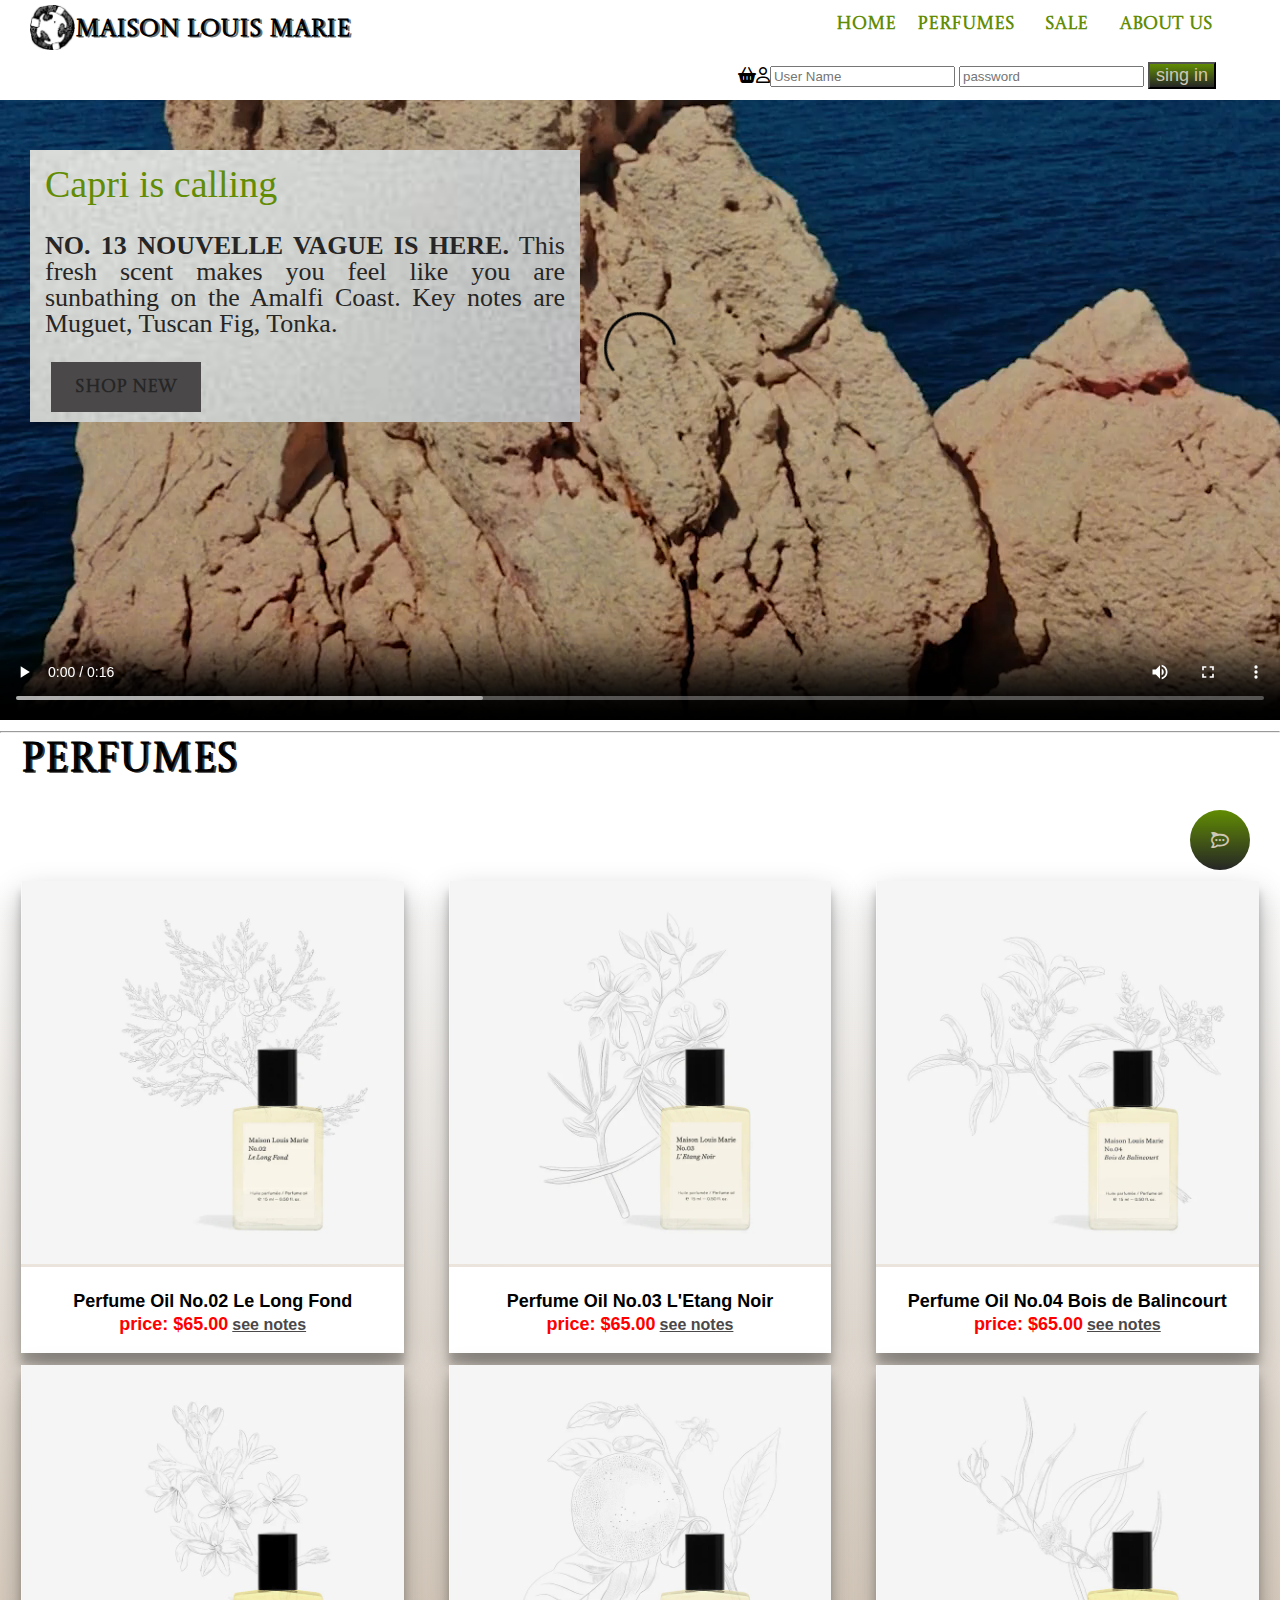
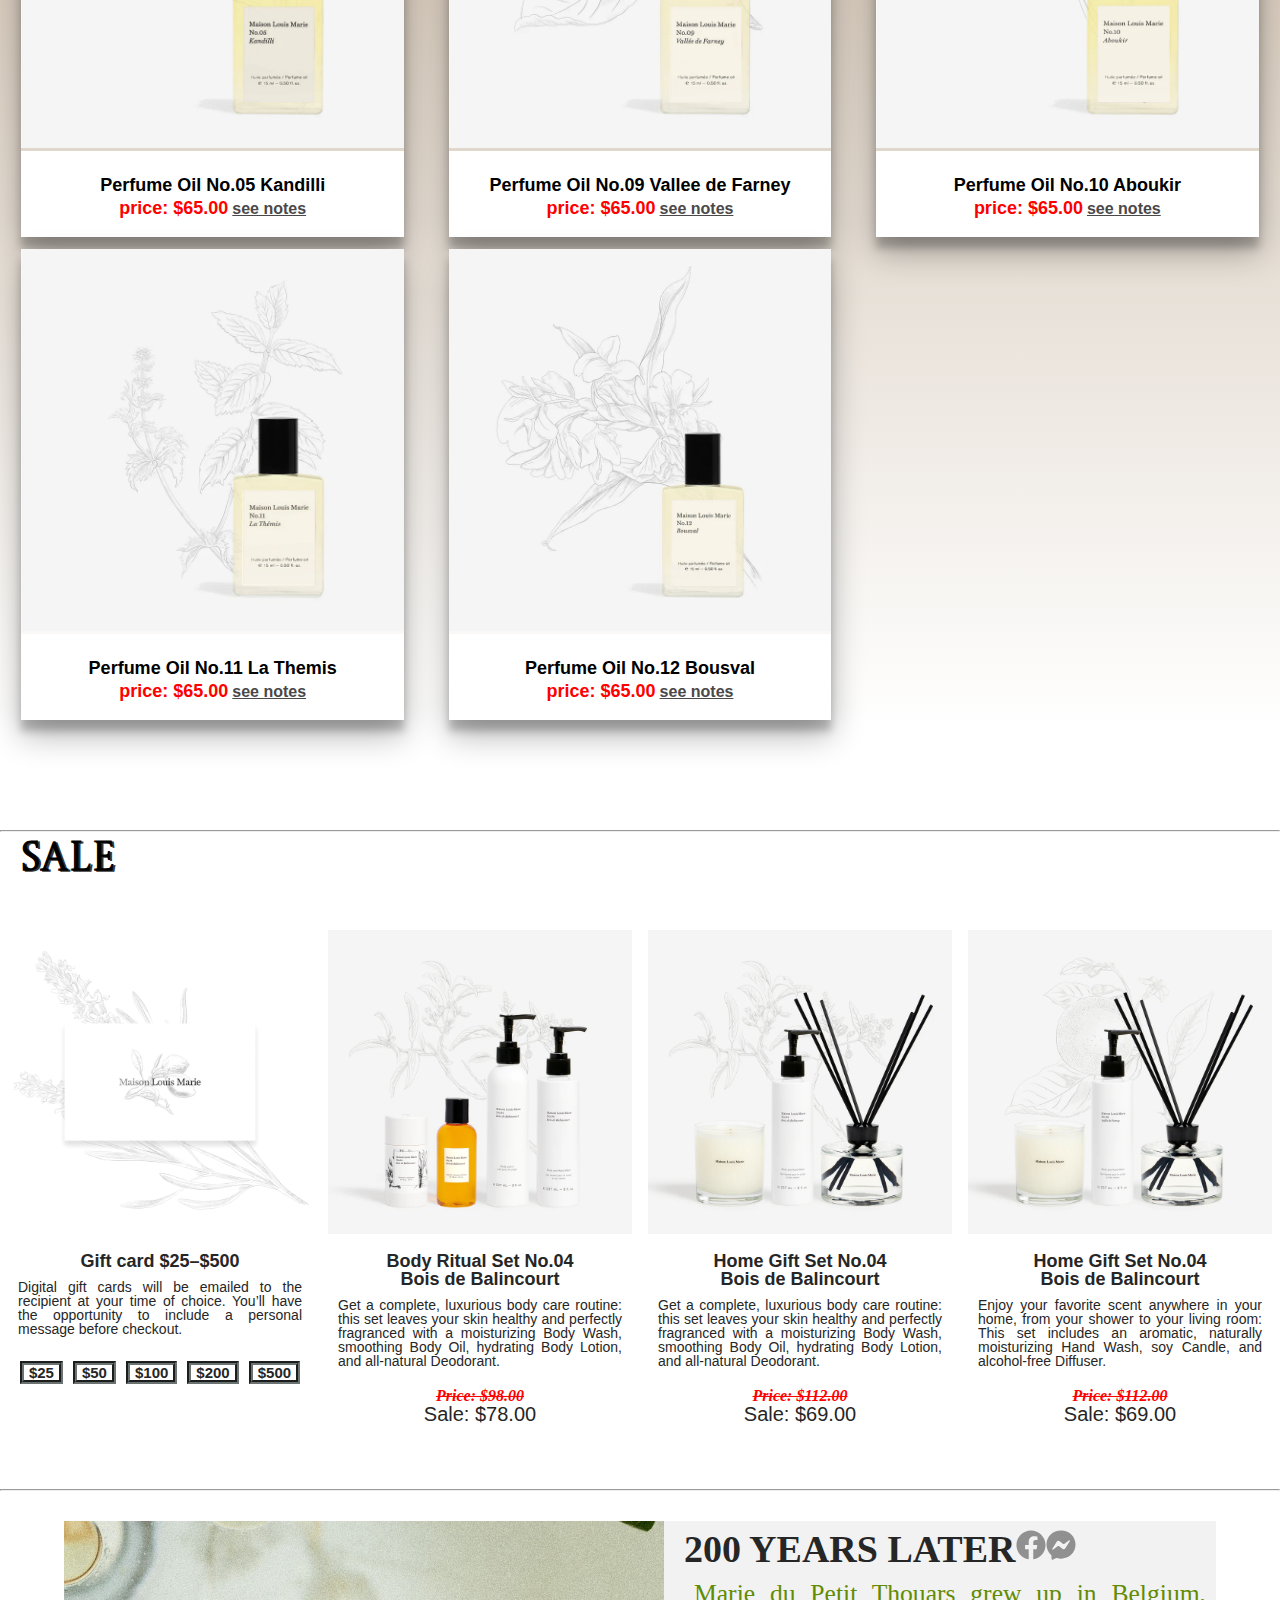
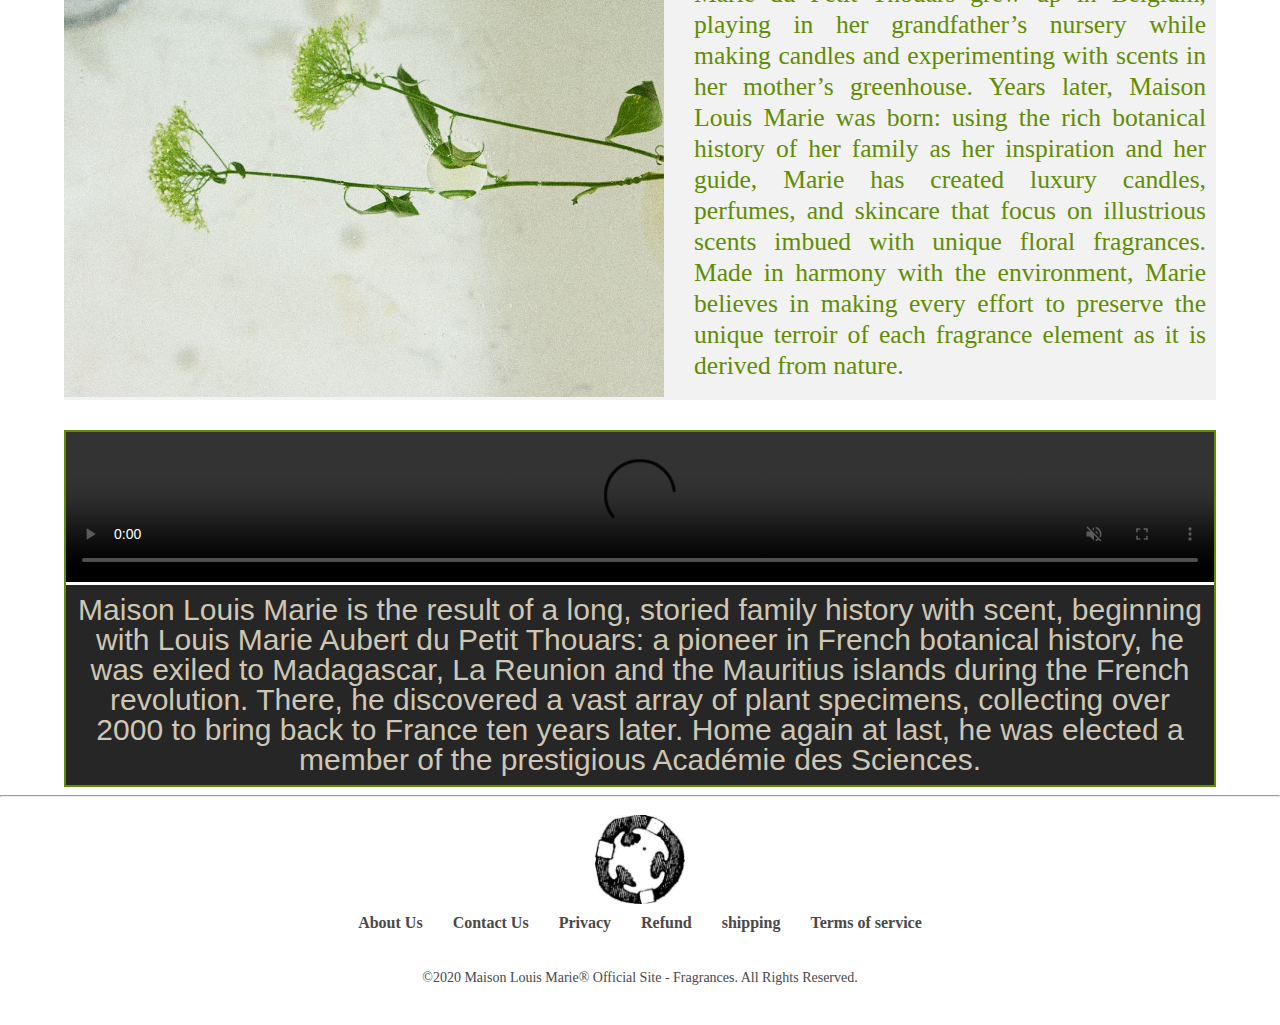
==== commit 6964f99e: "add logo" ====
--- a/index.html
+++ b/index.html
@@ -53,7 +53,7 @@
           <div class="mobile-container">
             <div class="topnav">
               <a href="index.html" class="active">Maison Louis Marie</a>
-              <div id="myLinks">
+            <div id="myLinks">
                 <ul>
                   <li><a href="#home" class="active">home</a></li>
                   <li><a href="#Perfumes">Perfumes</a></li>
--- a/style/style.css
+++ b/style/style.css
@@ -1,6 +1,5 @@
 /* header */
 .header-container {
-    
     width: 100%;
     margin: 0 auto;
     position: fixed;
@@ -11,7 +10,7 @@
 }
 .header-top {
     display: flex;
-    justify-content: center;
+    justify-content: right;
     align-items: center;
     margin: 0 auto;
     width: 90%;
@@ -31,7 +30,8 @@
     font-weight: bolder;
     text-shadow:#6A7371 2px 1px;
     text-align: center;
-    max-width: 0px;
+    padding-top: 10px;
+    padding-bottom: 5px;
     height: 50px;
     max-width: 430px;
 }
@@ -48,11 +48,15 @@
     position: relative;
     top: 0;
     left: 0;
+    width: 95%;
 } 
-.header-nav img {
-     border: #383838 1px solid;
-     border-radius: 30px;
-}
+.header-a img{
+     width: 50x;
+     height: 50px;
+     padding-top: 5px;
+     padding-left: 30px;
+}
+
 .mobile-container {
     max-width: 766px;
     margin: 0 auto;
@@ -100,24 +104,19 @@
     background-color:#383838;
     color:#618C03;
   }
-  .header-nav img {
-    max-width: 60px;
-    width: 100%;
-    height: 60px;
-}
 .navigation{
     position: absolute;
     top: 0;
     right: 0;
-    max-width: 500px;
-    padding-bottom: 20px;
+    max-width: 400px;
     margin: 0 auto;  
 }
 .navigation a {
     color:#618C03;
     display: block;
+    padding-top: 15px;
     height: 50px;
-    width: 120px;
+    width: 100px;
     font-size: 18px;
     text-transform: uppercase;
     font-weight: bolder;
@@ -125,13 +124,11 @@
 }
 .navigation > ul {
     display: flex;
-    max-width: 500px;
-    margin: 0 auto;
+    justify-content: space-between;
+    align-items: center;
 }
 .navigation> ul > li > a {
-    padding: 10px 5px;
     background-color: #fff;
-    height: 60px;
 }
 .navigation> ul > li > a:hover {
     background: #CEC7B5;
@@ -144,7 +141,7 @@
 
 .navigation > ul > li {
     float: right;
-    width: 90%;
+    width: 100%;
     text-align: center;
 }
 
--- a/style/responsive.css
+++ b/style/responsive.css
@@ -36,6 +36,9 @@
 }
 .navigation a {
     width:  90px;
+}
+.forms-box{
+    font-size: 22px;
 }
 }
 
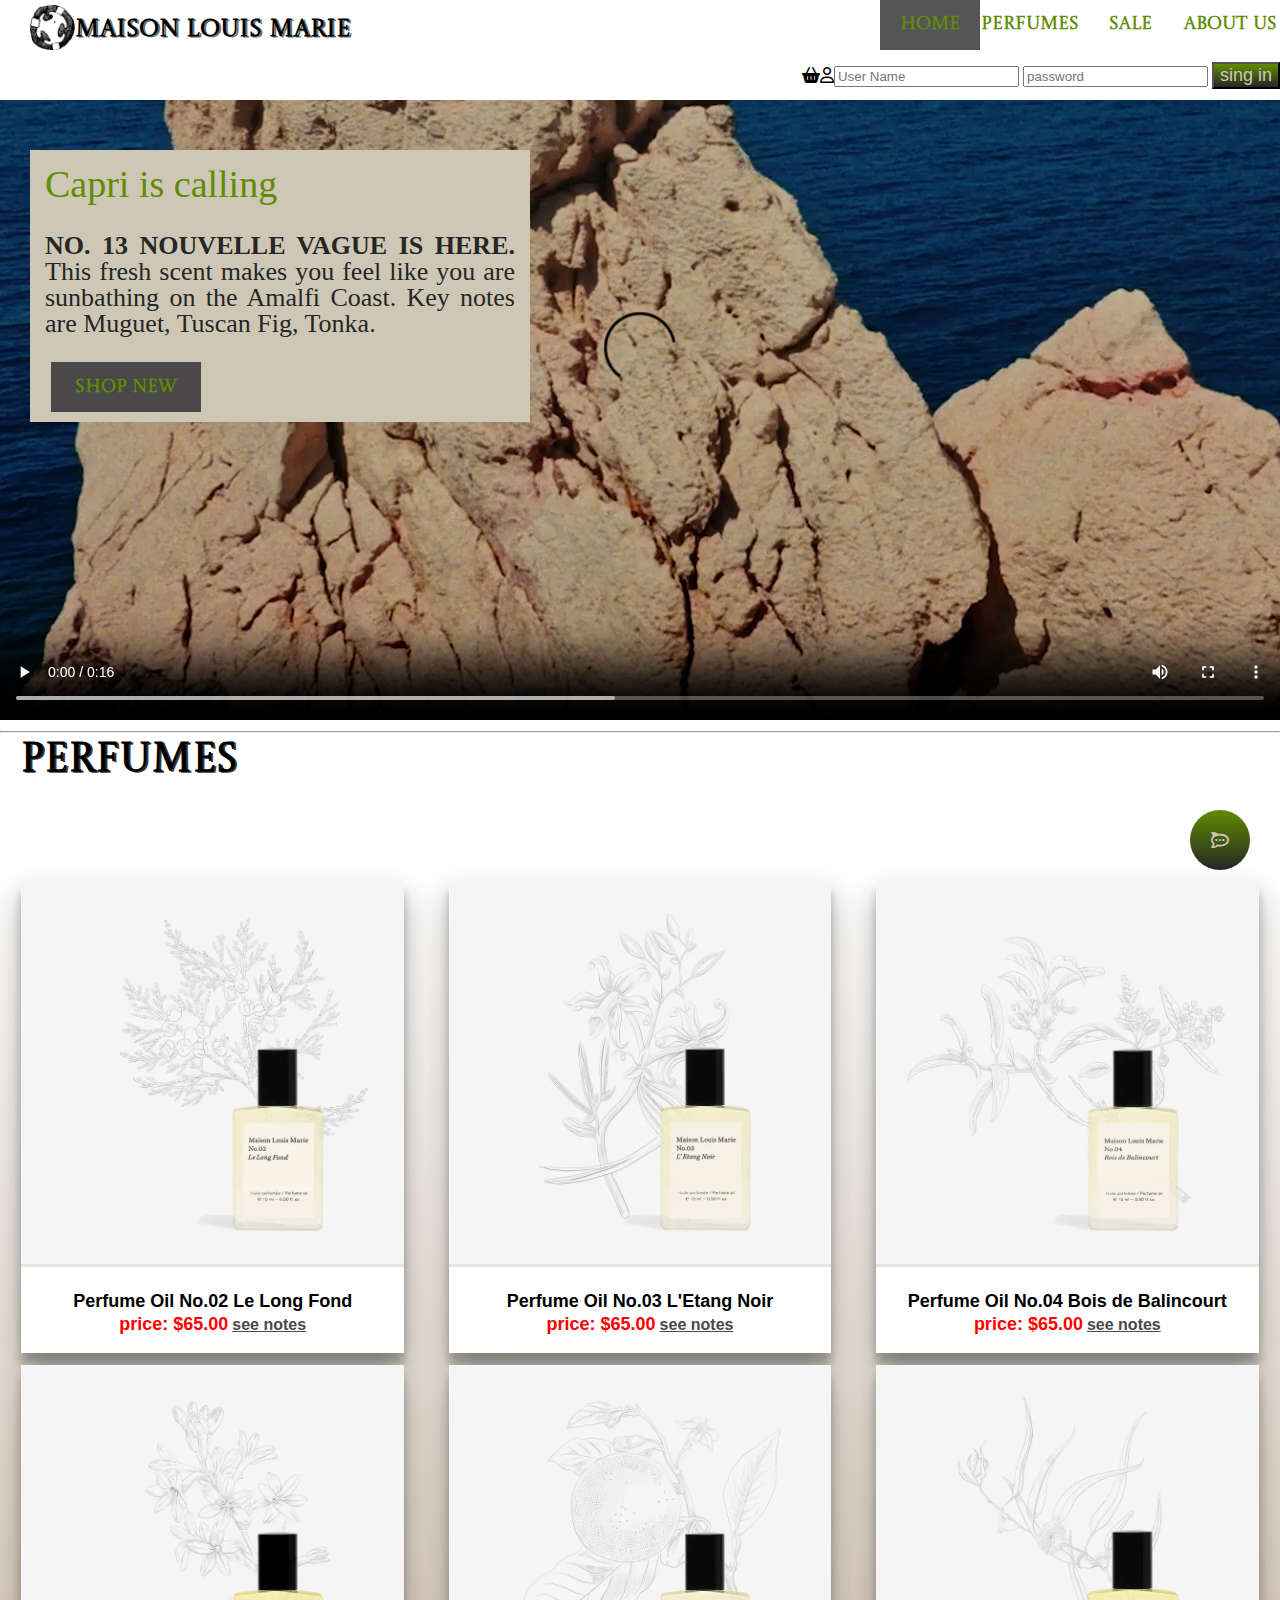
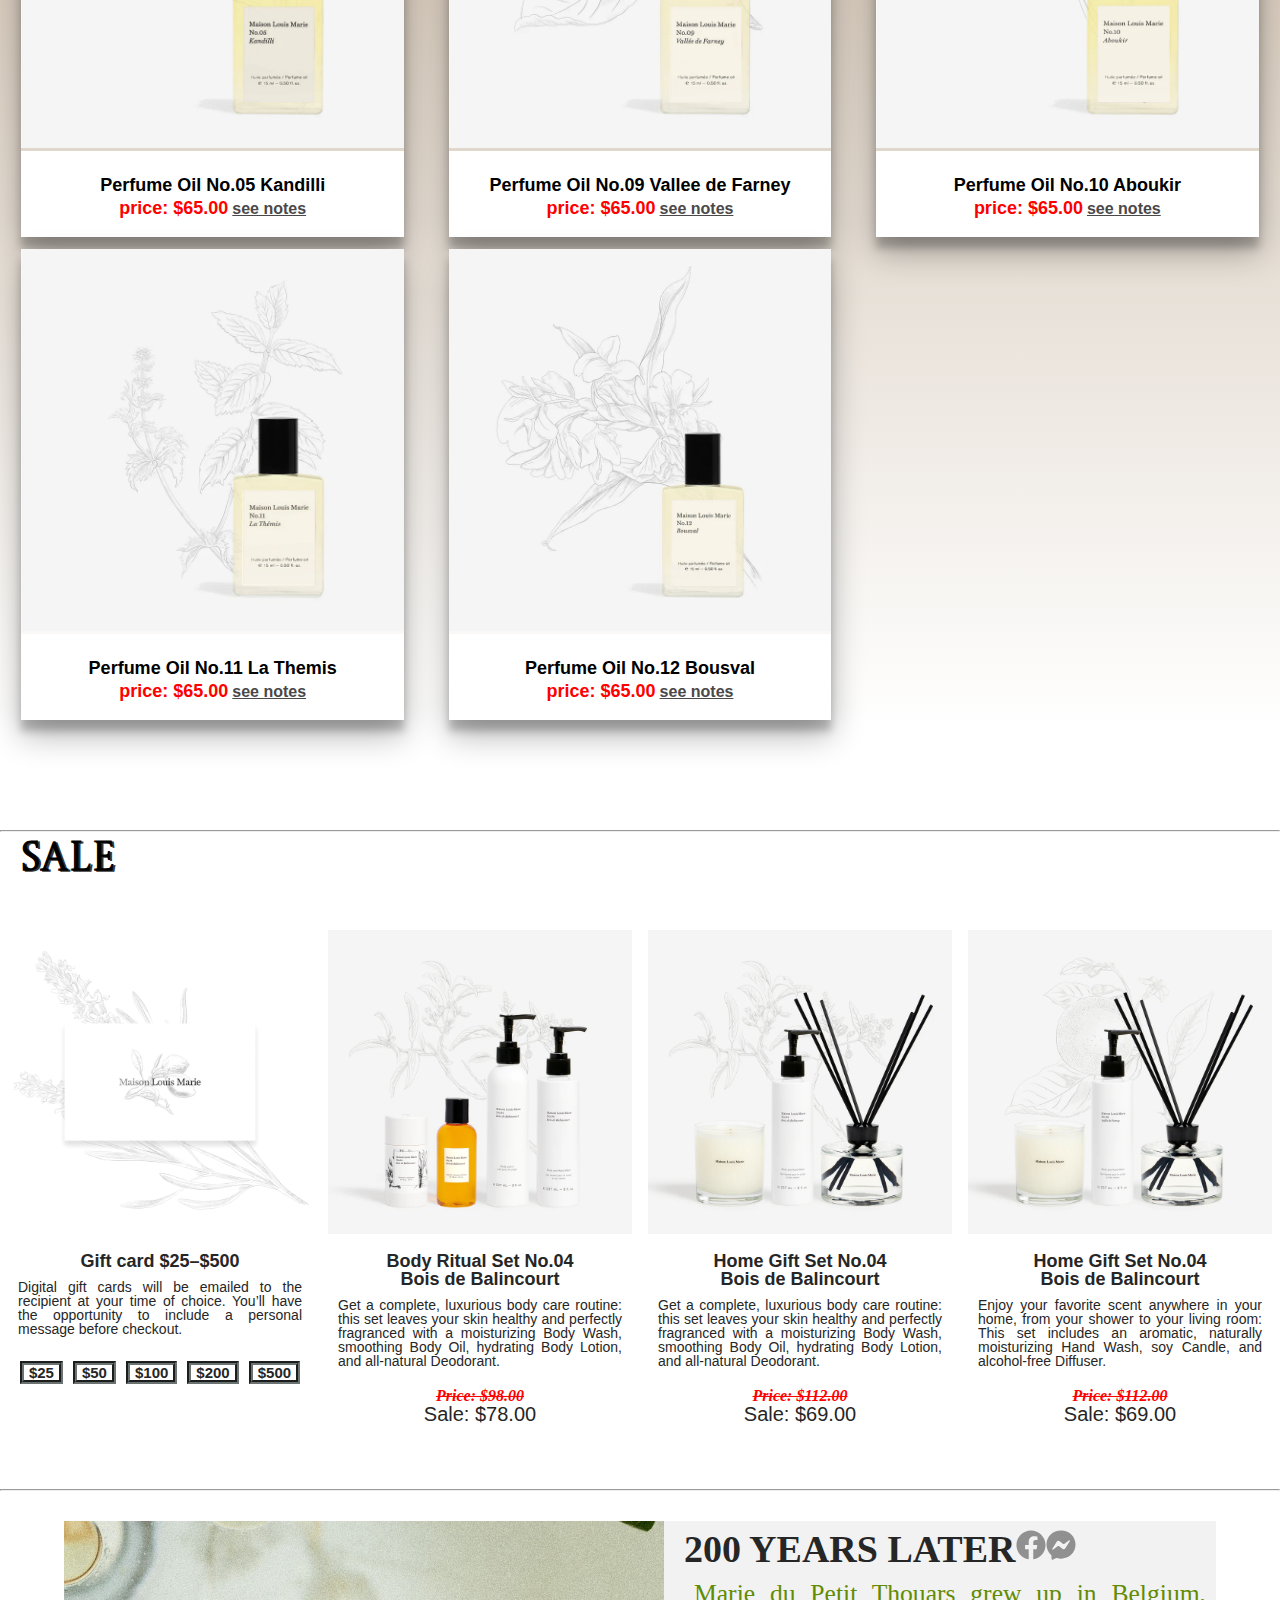
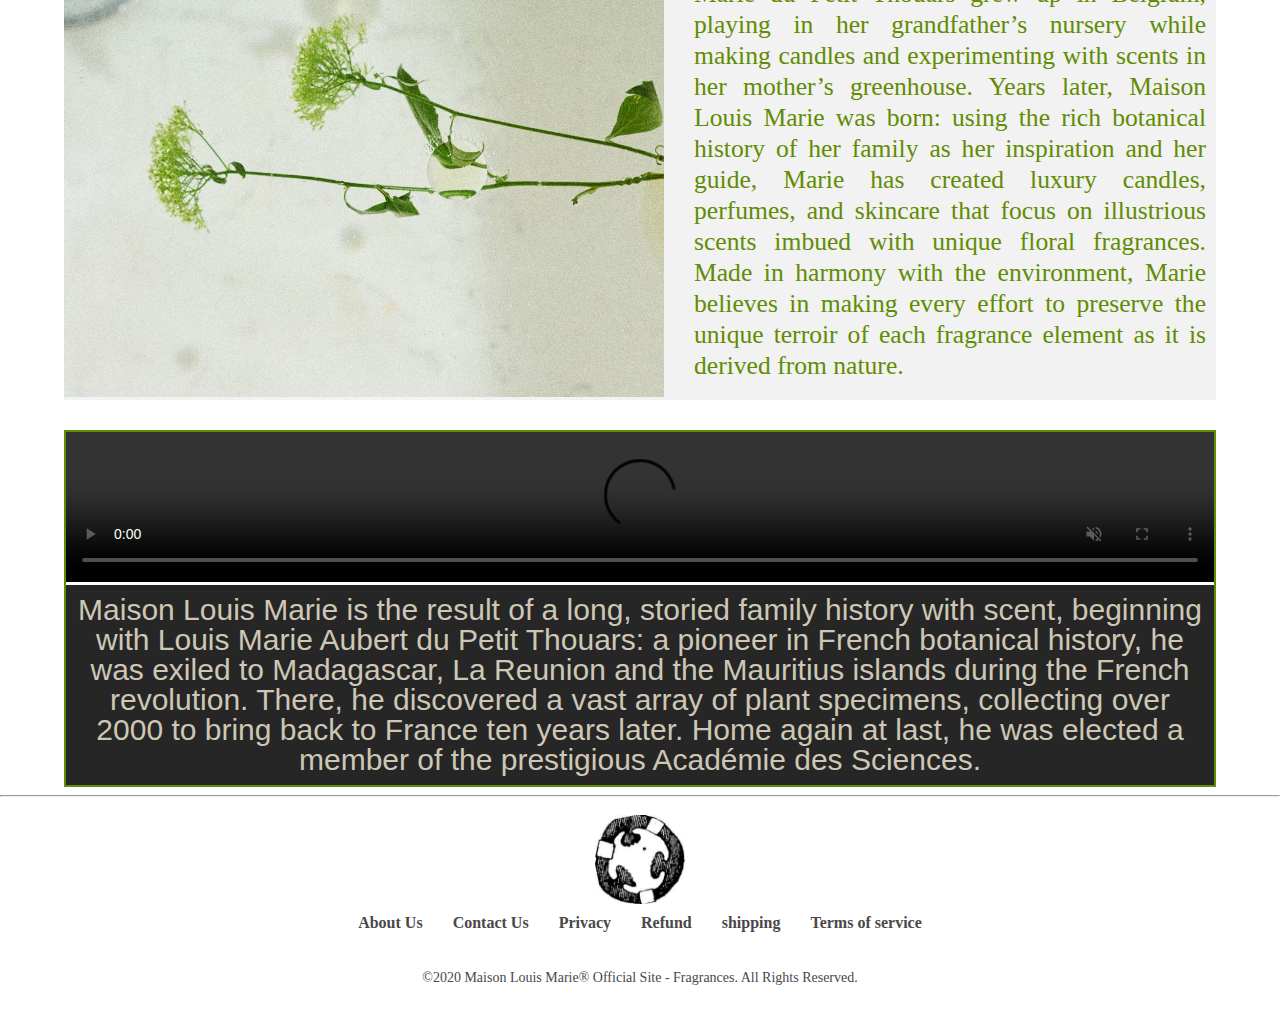
==== commit d62a5951: "corrected bg" ====
--- a/index.html
+++ b/index.html
@@ -101,7 +101,6 @@
           </div>
         </div>
       </div>
-      <script src="script.js"></script>
     </header>
     <section id="home">
       <div class="video-box">
@@ -407,5 +406,6 @@
         </div>
       </div>
     </footer>
+    <script src="script.js"></script>
   </body>
 </html>
--- a/style/style.css
+++ b/style/style.css
@@ -13,7 +13,7 @@
     justify-content: right;
     align-items: center;
     margin: 0 auto;
-    width: 90%;
+    width: 100%;
   }
 .header-top-i { 
     display: flex;
@@ -48,7 +48,7 @@
     position: relative;
     top: 0;
     left: 0;
-    width: 95%;
+    width: 100%;
 } 
 .header-a img{
      width: 50x;
@@ -71,7 +71,7 @@
     position: relative;
   }
   .topnav #myLinks {
-    background-image: url(/background-image/bg-tuberose_1000x.webp);
+    background-image: url('../background-image/bg-tuberose_1000x.webp');
     background-size: cover;
     background-repeat: no-repeat;
     background-attachment: fixed;
@@ -127,15 +127,13 @@
     justify-content: space-between;
     align-items: center;
 }
-.navigation> ul > li > a {
-    background-color: #fff;
-}
+
 .navigation> ul > li > a:hover {
     background: #CEC7B5;
     color:#383838;
 }
 .navigation .active {
-    background:#fff;
+    background-color:#555;
     color: #618C03;
 }
 
@@ -144,11 +142,9 @@
     width: 100%;
     text-align: center;
 }
-
 .video-box {
     width: 100%;
 }
-
 .video-box video {
    width: 100%;
    height: auto;
@@ -159,12 +155,8 @@
     left: 0;
 }
 .video-textbox {
-    display: block;
-    background-image: url(/background-image/blurred.jpg);
-    background-size: cover;
-    background-repeat: no-repeat;
-    background-attachment: fixed;
-    max-width: 550px;
+    background-color: #CEC7B5;
+    max-width: 500px;
     position: absolute;
     z-index: 10;
     top:150px;
@@ -202,7 +194,7 @@
     font-family: 'Castoro Titling', cursive;
     font-size: 18px;
     cursor: pointer;
-    color: #262626;
+    color: #618C03;
     font-weight: bolder;
     text-transform: uppercase;
     -webkit-animation-name: shopnew;
@@ -477,7 +469,7 @@
 }
 
   .flex-footer {
-    background-image: url(/background-image/bg-tuberose_1000x.webp);
+    background-image: url('../background-image/bg-tuberose_1000x.webp');
     background-size: cover;
     background-repeat: no-repeat;
     background-attachment: fixed;
